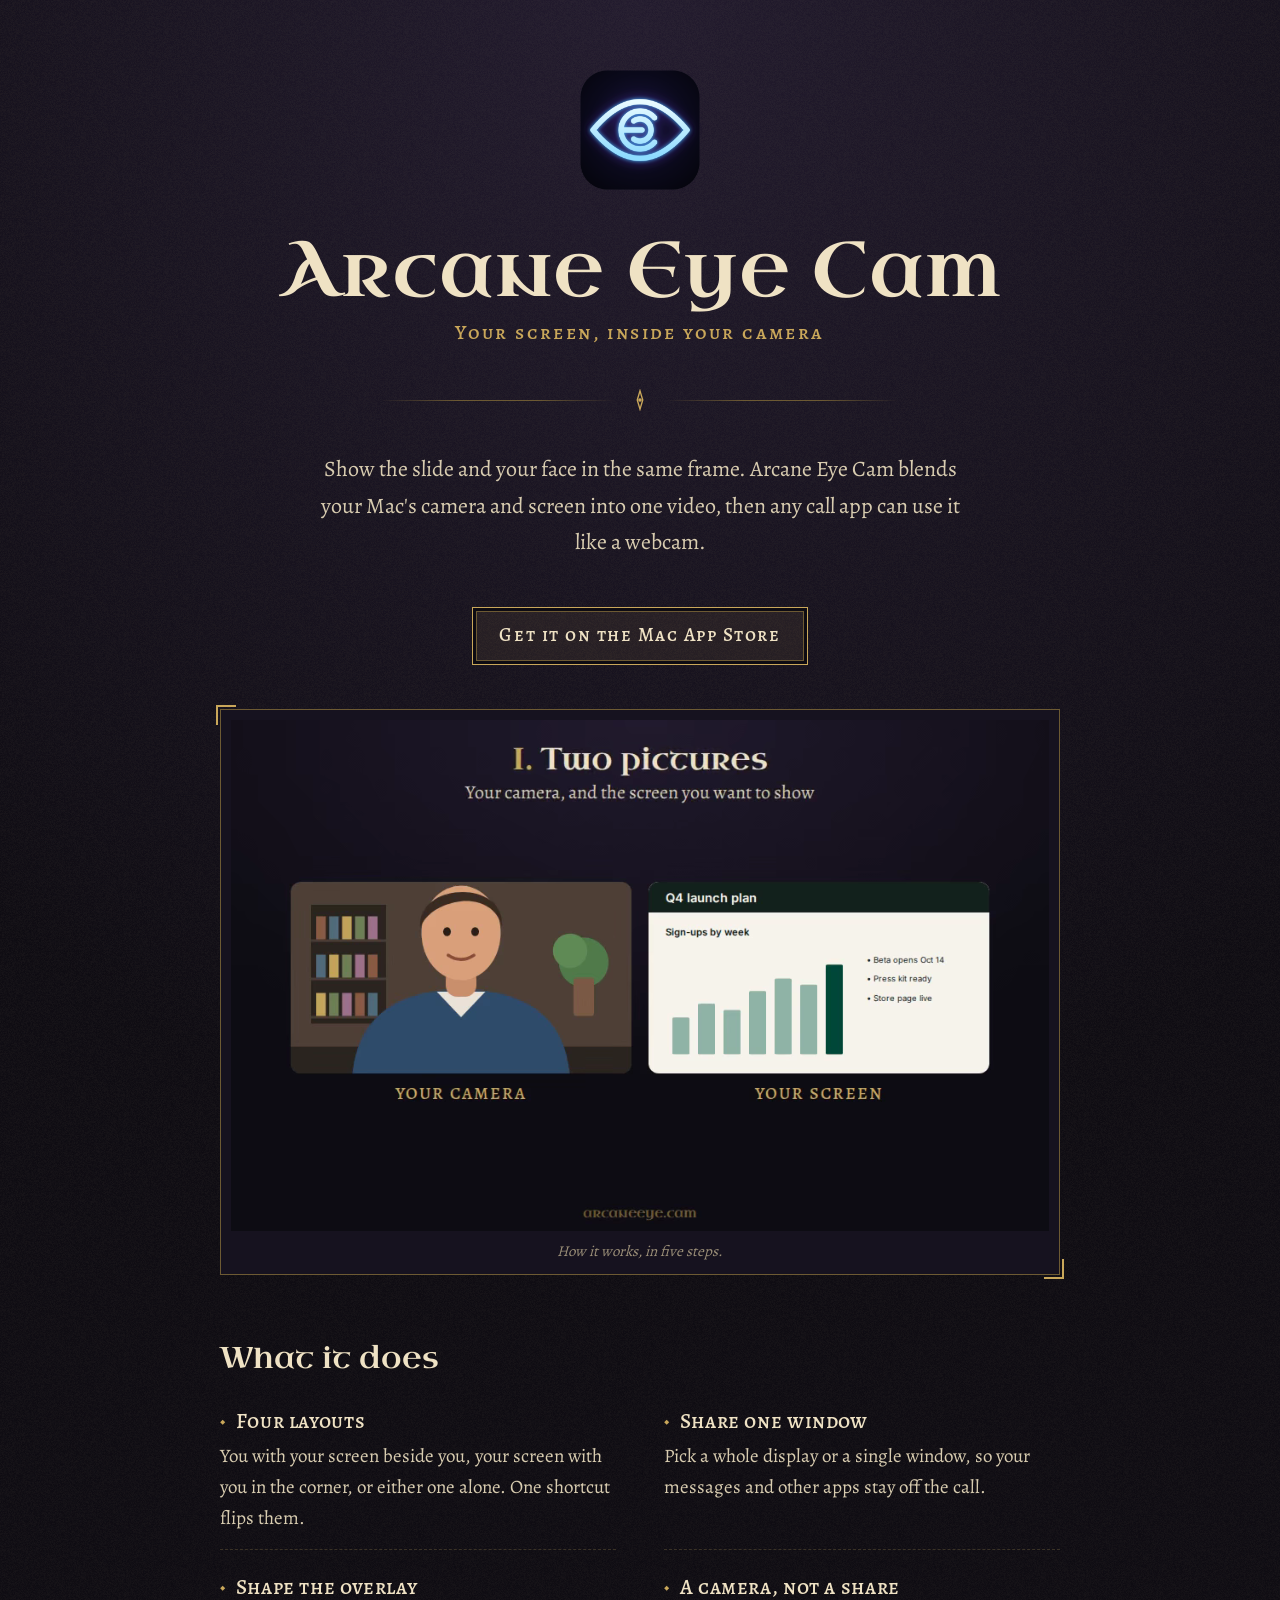
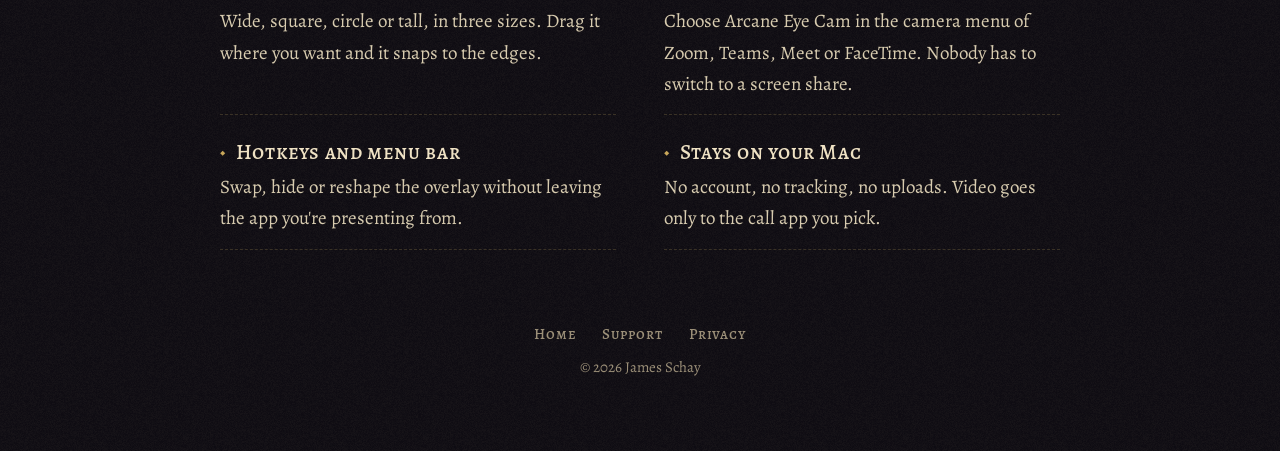
==== index.html @ b03ad1a1 "Lighter page: noise texture as an image, WOFF2 fonts, drop unused fonts The background grain was a l" ====
<!doctype html><html lang="en"><head><meta charset="utf-8"><meta name="viewport" content="width=device-width,initial-scale=1"><link rel="stylesheet" href="style.css?v=5"><link rel="icon" href="icon.png"><title>Arcane Eye Cam</title><meta name="description" content="Put your screen inside your camera. A Mac app that combines your camera and your screen share into one video for any call app."></head><body><main>
<header class="mast"><img src="icon.png" alt="Arcane Eye Cam icon"><div class="word">Arcane Eye Cam</div><div class="tag">Your screen, inside your camera</div></header>
<div class="rule" aria-hidden="true"><svg viewBox="0 0 24 24"><path d="M12 2 L15 12 L12 22 L9 12 Z" fill="none" stroke="currentColor" stroke-width="1.5"/><circle cx="12" cy="12" r="2" fill="currentColor"/></svg></div>
<p class="lede">Show the slide and your face in the same frame. Arcane Eye Cam blends your Mac's camera and screen into one video, then any call app can use it like a webcam.</p>
<p style="text-align:center"><a class="cta" href="#">Get it on the Mac App Store</a></p>
<figure class="plate"><video autoplay loop muted playsinline width="960" height="600" poster="screen-in-camera-poster.jpg" aria-label="How Arcane Eye Cam works: your camera and screen become one video, you can move and reshape the overlay or flip them, and the result shows up as a camera in your call app."><source src="screen-in-camera.webm" type="video/webm"><source src="screen-in-camera.mp4" type="video/mp4"><img src="screen-in-camera.gif" alt="How Arcane Eye Cam works, step by step." width="960" height="600"></video><figcaption>How it works, in five steps.</figcaption></figure>
<h2>What it does</h2>
<div class="tome">
<div><h3>Four layouts</h3><p>You with your screen beside you, your screen with you in the corner, or either one alone. One shortcut flips them.</p></div>
<div><h3>Share one window</h3><p>Pick a whole display or a single window, so your messages and other apps stay off the call.</p></div>
<div><h3>Shape the overlay</h3><p>Wide, square, circle or tall, in three sizes. Drag it where you want and it snaps to the edges.</p></div>
<div><h3>A camera, not a share</h3><p>Choose Arcane Eye Cam in the camera menu of Zoom, Teams, Meet or FaceTime. Nobody has to switch to a screen share.</p></div>
<div><h3>Hotkeys and menu bar</h3><p>Swap, hide or reshape the overlay without leaving the app you're presenting from.</p></div>
<div><h3>Stays on your Mac</h3><p>No account, no tracking, no uploads. Video goes only to the call app you pick.</p></div>
</div>
<footer><nav><a href="./">Home</a><a href="support.html">Support</a><a href="privacy.html">Privacy</a></nav>© 2026 James Schay</footer></main></body></html>
---- style.css ----
@font-face{font-family:"Uncial Antiqua";src:url(fonts/UncialAntiqua-400.woff2) format("woff2");font-display:swap}
@font-face{font-family:Alegreya;font-weight:400;src:url(fonts/Alegreya-400.woff2) format("woff2");font-display:swap}
@font-face{font-family:Alegreya;font-weight:700;src:url(fonts/Alegreya-700.woff2) format("woff2");font-display:swap}
@font-face{font-family:"Alegreya SC";font-weight:500;src:url(fonts/AlegreyaSC-500.woff2) format("woff2");font-display:swap}

:root{
  --display:"Uncial Antiqua",Georgia,serif;   /* the wordmark lettering; swap here */
  --ink:#0d0b12;--ink2:#16121f;--vellum:#efe2c4;--text:#d8ccb0;--faded:#9b8f78;
  --gold:#c9a75a;--gold-dim:#6d5a33;--frost:#8fdcff;
}
*{box-sizing:border-box}
html{background:var(--ink)}
body{margin:0;color:var(--text);font:19px/1.65 Alegreya,Georgia,serif;
  background:
    url(noise.png),
    radial-gradient(120% 80% at 50% 0,#211a2e 0,var(--ink) 70%);}
main{max-width:880px;margin:0 auto;padding:56px 20px 72px}
a{color:var(--frost);text-decoration-color:rgba(143,220,255,.4);text-underline-offset:3px}
a:hover{text-decoration-color:var(--frost)}

/* masthead */
.mast{text-align:center}
.mast img{width:148px;height:148px}
.mast .word{font-family:var(--display);font-weight:400;font-size:clamp(44px,8vw,78px);line-height:1;color:var(--vellum);margin:18px 0 6px;letter-spacing:.01em}
.mast .tag{font-family:"Alegreya SC",serif;font-size:20px;letter-spacing:.12em;color:var(--gold)}
.small-mast{display:flex;align-items:center;gap:14px;text-decoration:none;color:var(--vellum)}
.small-mast img{width:48px;height:48px}
.small-mast span{font-family:var(--display);font-size:28px}

/* ornamental rule */
.rule{display:flex;align-items:center;gap:14px;margin:40px auto;max-width:520px;color:var(--gold)}
.rule::before,.rule::after{content:"";flex:1;height:1px;background:linear-gradient(90deg,transparent,var(--gold-dim),var(--gold-dim),transparent)}
.rule svg{width:22px;height:22px}

h1,h2{font-family:var(--display);font-weight:400;color:var(--vellum);line-height:1.15}
h1{font-size:46px;margin:.4em 0 .2em}
h2{font-size:30px;margin:2.2em 0 .5em}
.lede{font-size:22px;color:var(--text);max-width:640px;margin:0 auto;text-align:center}

/* call to action */
.cta{display:inline-block;margin-top:28px;padding:12px 26px;border:1px solid var(--gold);color:var(--vellum);
  font-family:"Alegreya SC",serif;letter-spacing:.08em;text-decoration:none;background:rgba(201,167,90,.08);
  box-shadow:inset 0 0 0 3px var(--ink),inset 0 0 0 4px var(--gold-dim)}
.cta:hover{background:rgba(201,167,90,.16)}

/* screenshot plate */
.plate{margin:44px 0 0;padding:10px;border:1px solid var(--gold-dim);background:var(--ink2);position:relative}
.plate img,.plate video{display:block;width:100%;height:auto}
.plate::before,.plate::after{content:"";position:absolute;width:18px;height:18px;border:2px solid var(--gold)}
.plate::before{top:-5px;left:-5px;border-right:0;border-bottom:0}
.plate::after{bottom:-5px;right:-5px;border-left:0;border-top:0}
.plate figcaption{font-size:15px;color:var(--faded);text-align:center;padding-top:8px;font-style:italic}

/* feature list, written like entries in a spellbook */
.tome{display:grid;grid-template-columns:1fr 1fr;gap:6px 48px;margin-top:8px}
.tome div{padding:14px 0;border-bottom:1px dashed #3a3226}
.tome h3{margin:0 0 2px;font-family:"Alegreya SC",serif;font-weight:500;font-size:21px;color:var(--vellum);letter-spacing:.03em}
.tome h3::before{content:"◆";color:var(--gold);font-size:12px;margin-right:10px;vertical-align:3px}
.tome p{margin:0;color:var(--text)}
@media (max-width:640px){.tome{grid-template-columns:1fr}}

ol,ul{padding-left:1.3em}li{margin:.3em 0}
kbd{font:15px/1 Alegreya,serif;border:1px solid var(--gold-dim);border-bottom-width:2px;border-radius:4px;padding:2px 7px;color:var(--vellum);background:var(--ink2)}
table{border-collapse:collapse;width:100%}td{padding:8px 6px;border-bottom:1px dashed #3a3226}
dt{font-weight:700;color:var(--vellum);margin-top:1em}dd{margin:0}

/* contact form */
form{display:grid;gap:16px;margin-top:12px;padding:24px;border:1px solid var(--gold-dim);background:rgba(22,18,31,.7)}
label{display:grid;gap:6px;font-family:"Alegreya SC",serif;font-size:16px;letter-spacing:.05em;color:var(--gold)}
input,textarea{font:18px Alegreya,serif;color:var(--vellum);background:var(--ink);border:1px solid #3a3226;border-radius:2px;padding:10px 12px;width:100%}
input:focus,textarea:focus{outline:1px solid var(--frost);border-color:var(--frost)}
form .cta{margin-top:4px;justify-self:start;cursor:pointer;font-size:17px}
.note{font-size:15px;color:var(--faded);margin:0}

footer{margin-top:72px;text-align:center;font-size:15px;color:var(--faded)}
footer nav{display:flex;gap:26px;justify-content:center;font-family:"Alegreya SC",serif;letter-spacing:.06em;margin-bottom:8px}
footer a{color:var(--faded);text-decoration:none}footer a:hover{color:var(--vellum)}
.top{display:flex;justify-content:space-between;align-items:center;margin-bottom:24px}
.top nav{display:flex;gap:22px;font-family:"Alegreya SC",serif;letter-spacing:.06em}
.top nav a{color:var(--faded);text-decoration:none}.top nav a:hover{color:var(--vellum)}
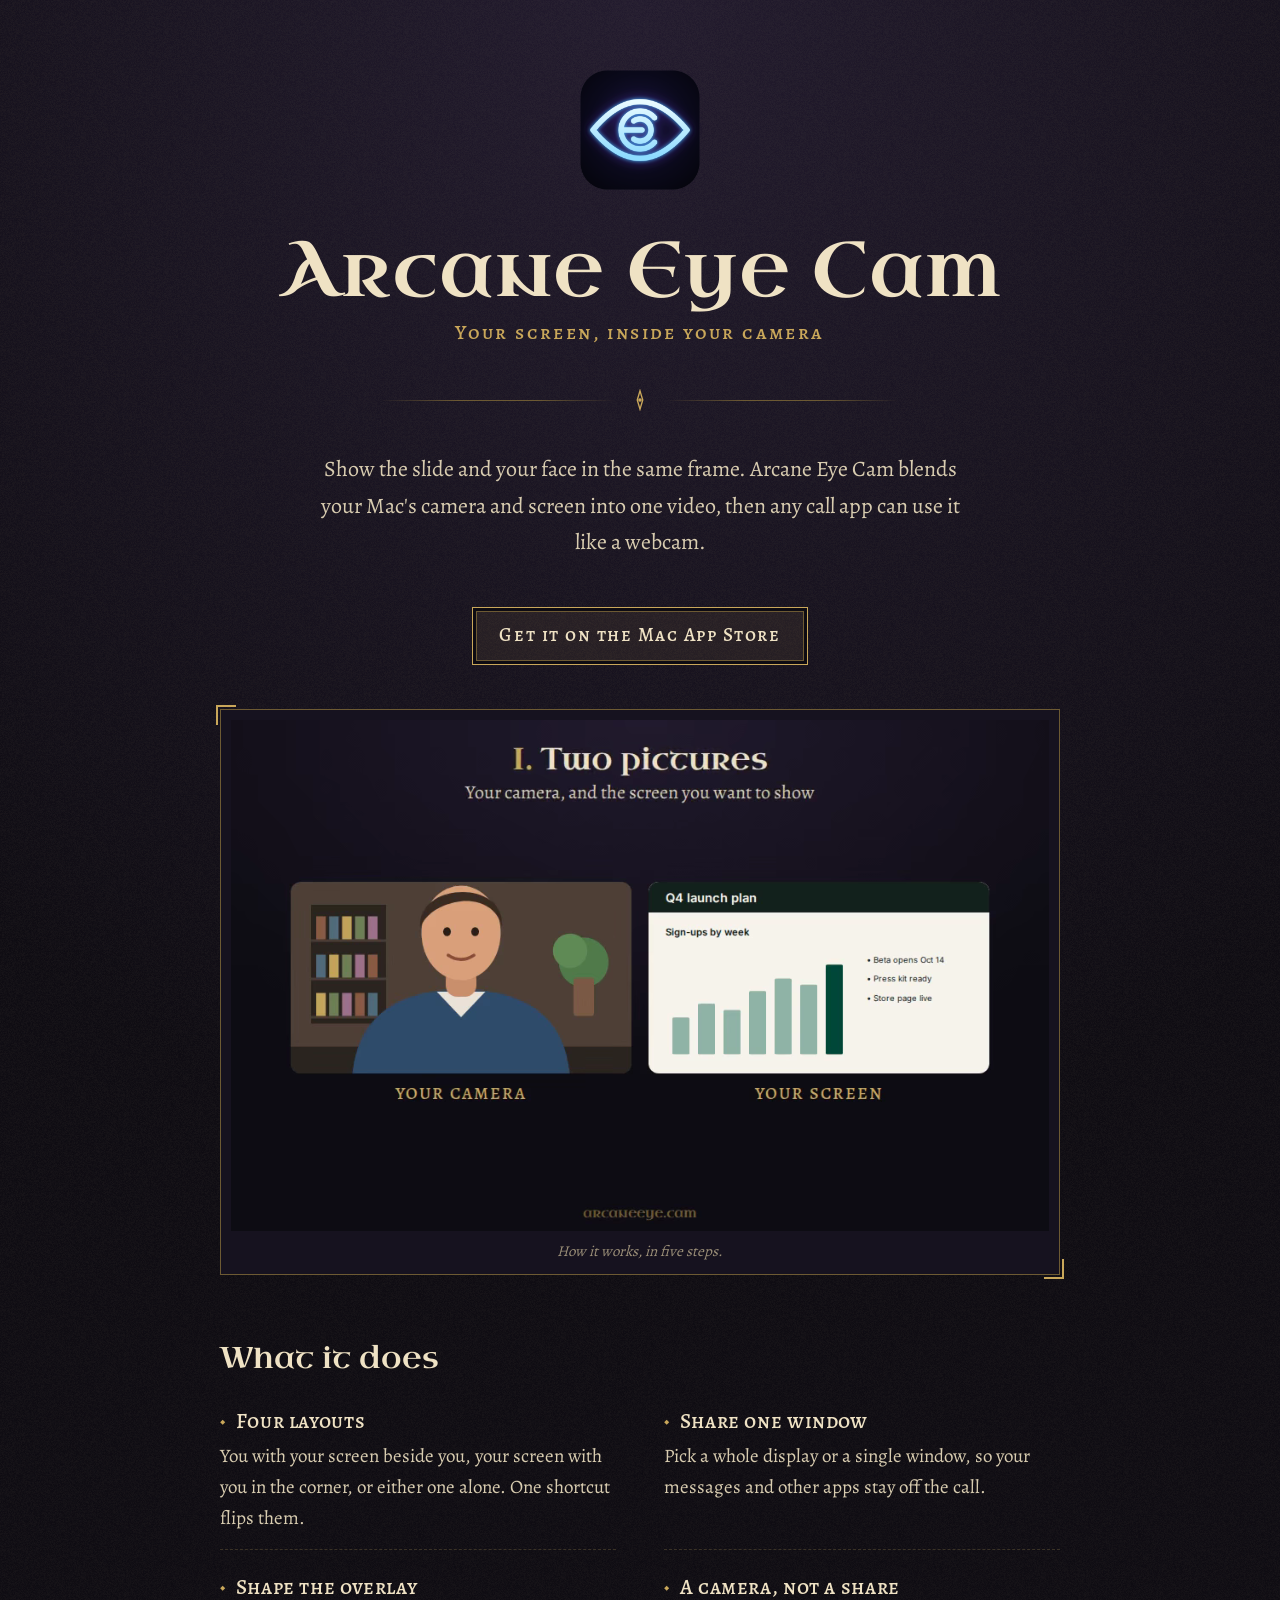
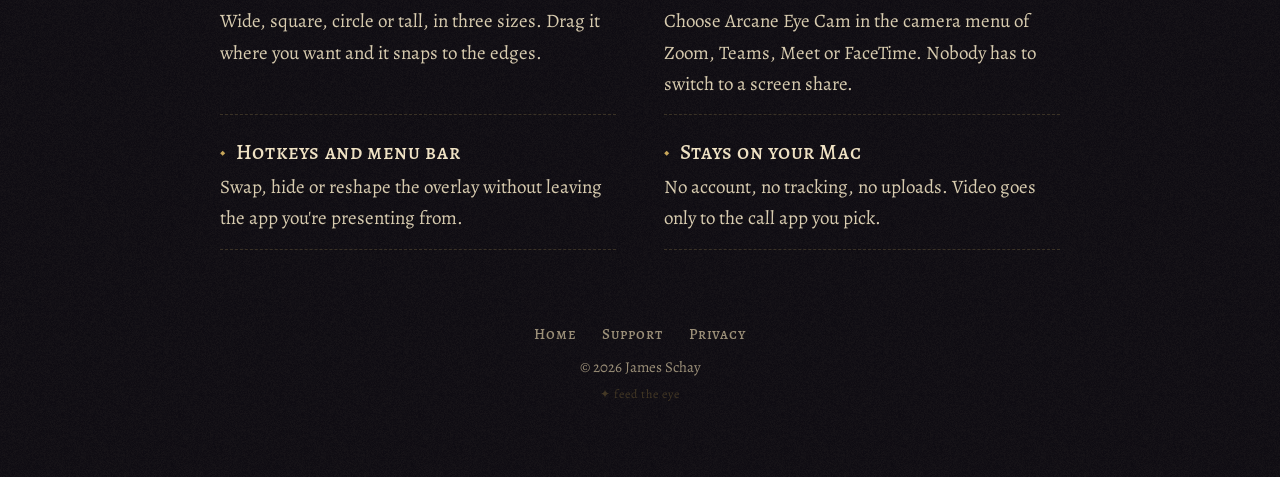
==== commit 309c36b5: "Add a quiet Ko-fi tip link to the footer Co-Authored-By: Claude Opus 5.5 (1M context) <noreply@anthr" ====
--- a/index.html
+++ b/index.html
@@ -1,4 +1,4 @@
-<!doctype html><html lang="en"><head><meta charset="utf-8"><meta name="viewport" content="width=device-width,initial-scale=1"><link rel="stylesheet" href="style.css?v=5"><link rel="icon" href="icon.png"><title>Arcane Eye Cam</title><meta name="description" content="Put your screen inside your camera. A Mac app that combines your camera and your screen share into one video for any call app."></head><body><main>
+<!doctype html><html lang="en"><head><meta charset="utf-8"><meta name="viewport" content="width=device-width,initial-scale=1"><link rel="stylesheet" href="style.css?v=6"><link rel="icon" href="icon.png"><title>Arcane Eye Cam</title><meta name="description" content="Put your screen inside your camera. A Mac app that combines your camera and your screen share into one video for any call app."></head><body><main>
 <header class="mast"><img src="icon.png" alt="Arcane Eye Cam icon"><div class="word">Arcane Eye Cam</div><div class="tag">Your screen, inside your camera</div></header>
 <div class="rule" aria-hidden="true"><svg viewBox="0 0 24 24"><path d="M12 2 L15 12 L12 22 L9 12 Z" fill="none" stroke="currentColor" stroke-width="1.5"/><circle cx="12" cy="12" r="2" fill="currentColor"/></svg></div>
 <p class="lede">Show the slide and your face in the same frame. Arcane Eye Cam blends your Mac's camera and screen into one video, then any call app can use it like a webcam.</p>
@@ -13,4 +13,4 @@
 <div><h3>Hotkeys and menu bar</h3><p>Swap, hide or reshape the overlay without leaving the app you're presenting from.</p></div>
 <div><h3>Stays on your Mac</h3><p>No account, no tracking, no uploads. Video goes only to the call app you pick.</p></div>
 </div>
-<footer><nav><a href="./">Home</a><a href="support.html">Support</a><a href="privacy.html">Privacy</a></nav>© 2026 James Schay</footer></main></body></html>
+<footer><nav><a href="./">Home</a><a href="support.html">Support</a><a href="privacy.html">Privacy</a></nav>© 2026 James Schay<a class="tip" href="https://ko-fi.com/tuschay" rel="noopener" title="Leave a tip">✦ feed the eye</a></footer></main></body></html>
--- a/style.css
+++ b/style.css
@@ -78,3 +78,6 @@
 .top{display:flex;justify-content:space-between;align-items:center;margin-bottom:24px}
 .top nav{display:flex;gap:22px;font-family:"Alegreya SC",serif;letter-spacing:.06em}
 .top nav a{color:var(--faded);text-decoration:none}.top nav a:hover{color:var(--vellum)}
+/* the quiet tip link (Ko-fi), a faint glyph after the copyright */
+footer a.tip{display:block;margin-top:6px;font-size:12px;letter-spacing:.08em;color:var(--gold-dim);opacity:.55}
+footer a.tip:hover{opacity:1;color:var(--gold)}
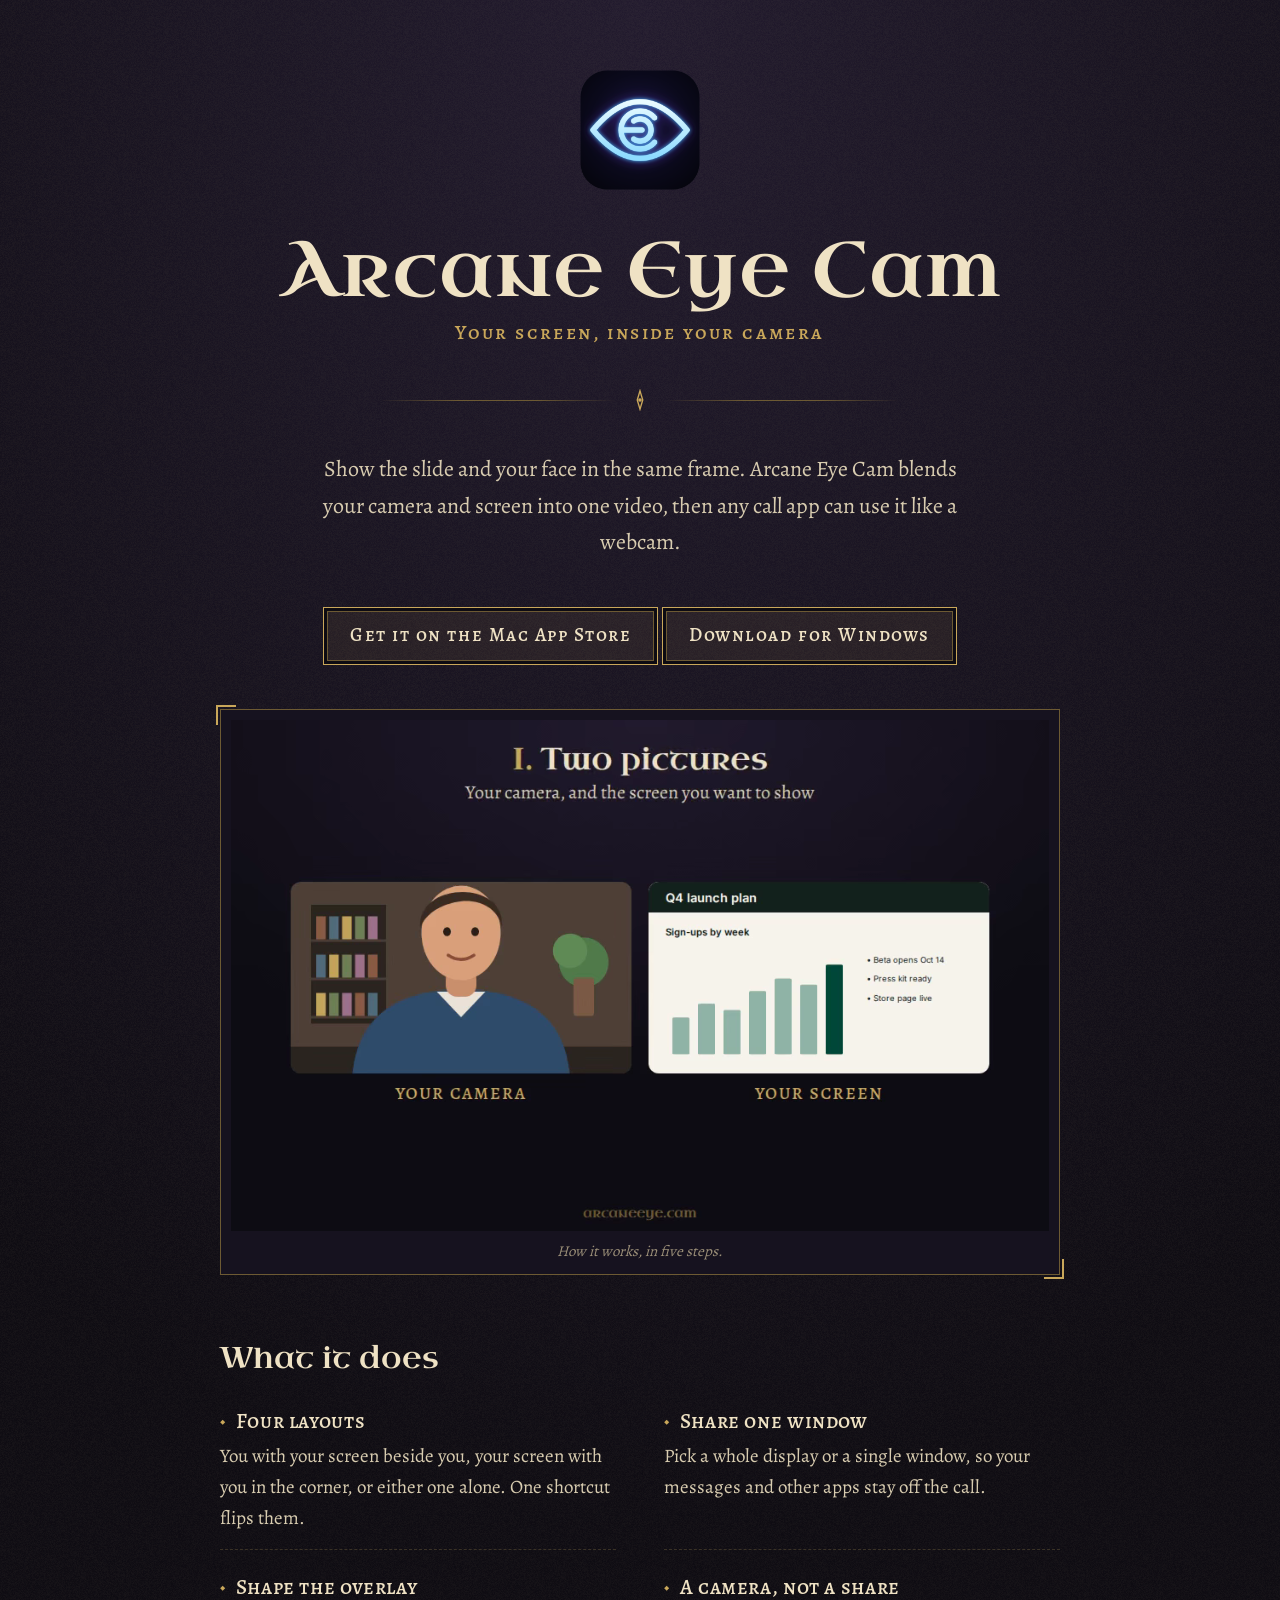
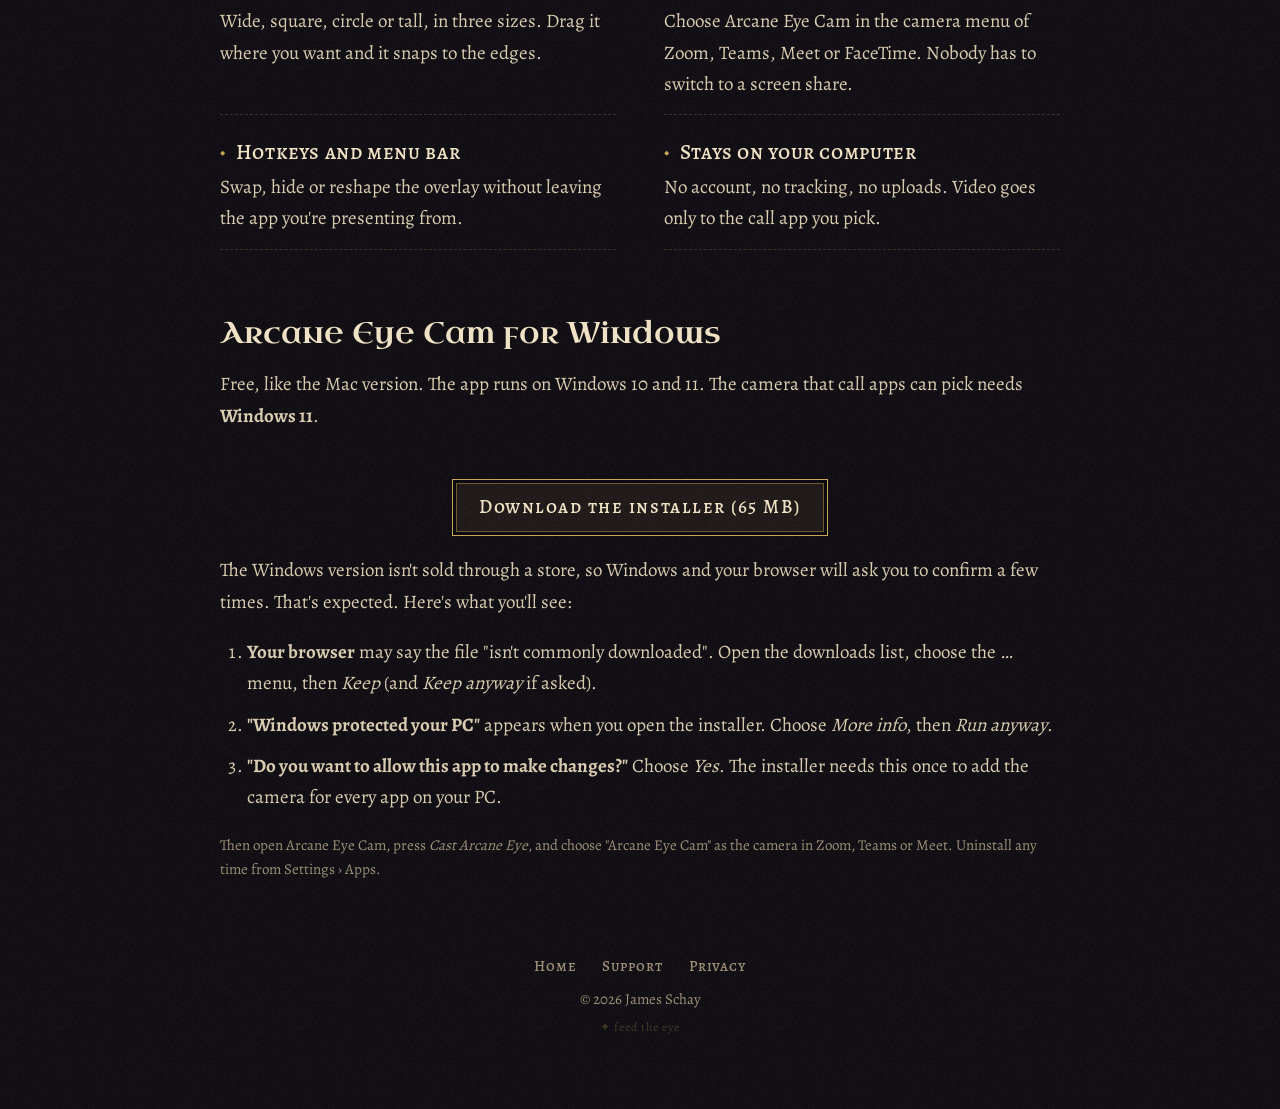
==== commit 15b31cbd: "Add the Windows download with notes on the install prompts Co-Authored-By: Claude Opus 5.5 (1M conte" ====
--- a/index.html
+++ b/index.html
@@ -1,8 +1,8 @@
-<!doctype html><html lang="en"><head><meta charset="utf-8"><meta name="viewport" content="width=device-width,initial-scale=1"><link rel="stylesheet" href="style.css?v=6"><link rel="icon" href="icon.png"><title>Arcane Eye Cam</title><meta name="description" content="Put your screen inside your camera. A Mac app that combines your camera and your screen share into one video for any call app."></head><body><main>
+<!doctype html><html lang="en"><head><meta charset="utf-8"><meta name="viewport" content="width=device-width,initial-scale=1"><link rel="stylesheet" href="style.css?v=7"><link rel="icon" href="icon.png"><title>Arcane Eye Cam</title><meta name="description" content="Put your screen inside your camera. A Mac and Windows app that combines your camera and your screen share into one video for any call app."></head><body><main>
 <header class="mast"><img src="icon.png" alt="Arcane Eye Cam icon"><div class="word">Arcane Eye Cam</div><div class="tag">Your screen, inside your camera</div></header>
 <div class="rule" aria-hidden="true"><svg viewBox="0 0 24 24"><path d="M12 2 L15 12 L12 22 L9 12 Z" fill="none" stroke="currentColor" stroke-width="1.5"/><circle cx="12" cy="12" r="2" fill="currentColor"/></svg></div>
-<p class="lede">Show the slide and your face in the same frame. Arcane Eye Cam blends your Mac's camera and screen into one video, then any call app can use it like a webcam.</p>
-<p style="text-align:center"><a class="cta" href="#">Get it on the Mac App Store</a></p>
+<p class="lede">Show the slide and your face in the same frame. Arcane Eye Cam blends your camera and screen into one video, then any call app can use it like a webcam.</p>
+<p style="text-align:center"><a class="cta" href="#">Get it on the Mac App Store</a> <a class="cta" href="#windows">Download for Windows</a></p>
 <figure class="plate"><video autoplay loop muted playsinline width="960" height="600" poster="screen-in-camera-poster.jpg" aria-label="How Arcane Eye Cam works: your camera and screen become one video, you can move and reshape the overlay or flip them, and the result shows up as a camera in your call app."><source src="screen-in-camera.webm" type="video/webm"><source src="screen-in-camera.mp4" type="video/mp4"><img src="screen-in-camera.gif" alt="How Arcane Eye Cam works, step by step." width="960" height="600"></video><figcaption>How it works, in five steps.</figcaption></figure>
 <h2>What it does</h2>
 <div class="tome">
@@ -11,6 +11,6 @@
 <div><h3>Shape the overlay</h3><p>Wide, square, circle or tall, in three sizes. Drag it where you want and it snaps to the edges.</p></div>
 <div><h3>A camera, not a share</h3><p>Choose Arcane Eye Cam in the camera menu of Zoom, Teams, Meet or FaceTime. Nobody has to switch to a screen share.</p></div>
 <div><h3>Hotkeys and menu bar</h3><p>Swap, hide or reshape the overlay without leaving the app you're presenting from.</p></div>
-<div><h3>Stays on your Mac</h3><p>No account, no tracking, no uploads. Video goes only to the call app you pick.</p></div>
+<div><h3>Stays on your computer</h3><p>No account, no tracking, no uploads. Video goes only to the call app you pick.</p></div>
 </div>
-<footer><nav><a href="./">Home</a><a href="support.html">Support</a><a href="privacy.html">Privacy</a></nav>© 2026 James Schay<a class="tip" href="https://ko-fi.com/tuschay" rel="noopener" title="Leave a tip">✦ feed the eye</a></footer></main></body></html>
+<section id="windows" class="windows"><h2>Arcane Eye Cam for Windows</h2><p>Free, like the Mac version. The app runs on Windows 10 and 11. The camera that call apps can pick needs <strong>Windows 11</strong>.</p><p style="text-align:center"><a class="cta" href="downloads/ArcaneEyeCam-Setup-1.0.0.exe" download>Download the installer (65&nbsp;MB)</a></p><p>The Windows version isn't sold through a store, so Windows and your browser will ask you to confirm a few times. That's expected. Here's what you'll see:</p><ol class="steps"><li><strong>Your browser</strong> may say the file "isn't commonly downloaded". Open the downloads list, choose the <em>…</em> menu, then <em>Keep</em> (and <em>Keep anyway</em> if asked).</li><li><strong>"Windows protected your PC"</strong> appears when you open the installer. Choose <em>More info</em>, then <em>Run anyway</em>.</li><li><strong>"Do you want to allow this app to make changes?"</strong> Choose <em>Yes</em>. The installer needs this once to add the camera for every app on your PC.</li></ol><p class="note">Then open Arcane Eye Cam, press <em>Cast Arcane Eye</em>, and choose "Arcane Eye Cam" as the camera in Zoom, Teams or Meet. Uninstall any time from Settings › Apps.</p></section><footer><nav><a href="./">Home</a><a href="support.html">Support</a><a href="privacy.html">Privacy</a></nav>© 2026 James Schay<a class="tip" href="https://ko-fi.com/tuschay" rel="noopener" title="Leave a tip">✦ feed the eye</a></footer></main></body></html>
--- a/style.css
+++ b/style.css
@@ -81,3 +81,4 @@
 /* the quiet tip link (Ko-fi), a faint glyph after the copyright */
 footer a.tip{display:block;margin-top:6px;font-size:12px;letter-spacing:.08em;color:var(--gold-dim);opacity:.55}
 footer a.tip:hover{opacity:1;color:var(--gold)}
+.windows{margin-top:56px}.steps{padding-left:1.4em}.steps li{margin:0 0 10px}
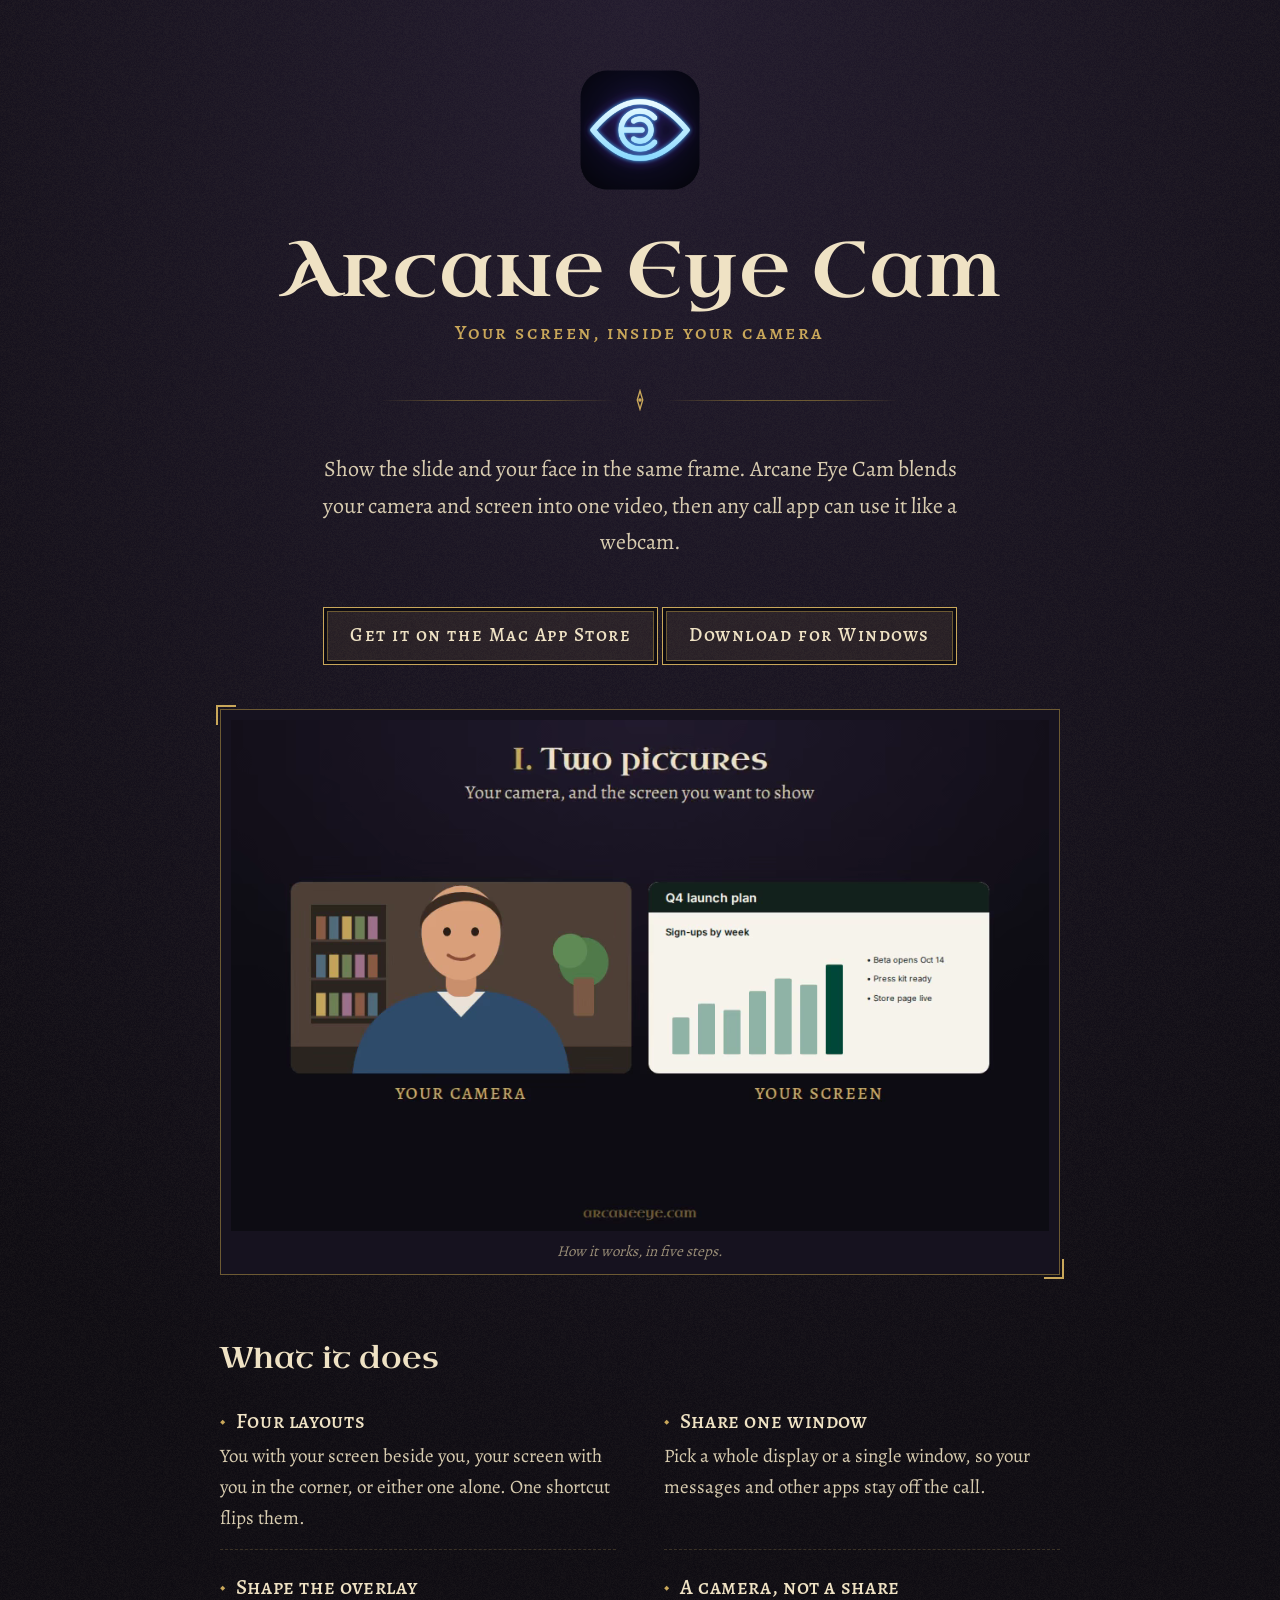
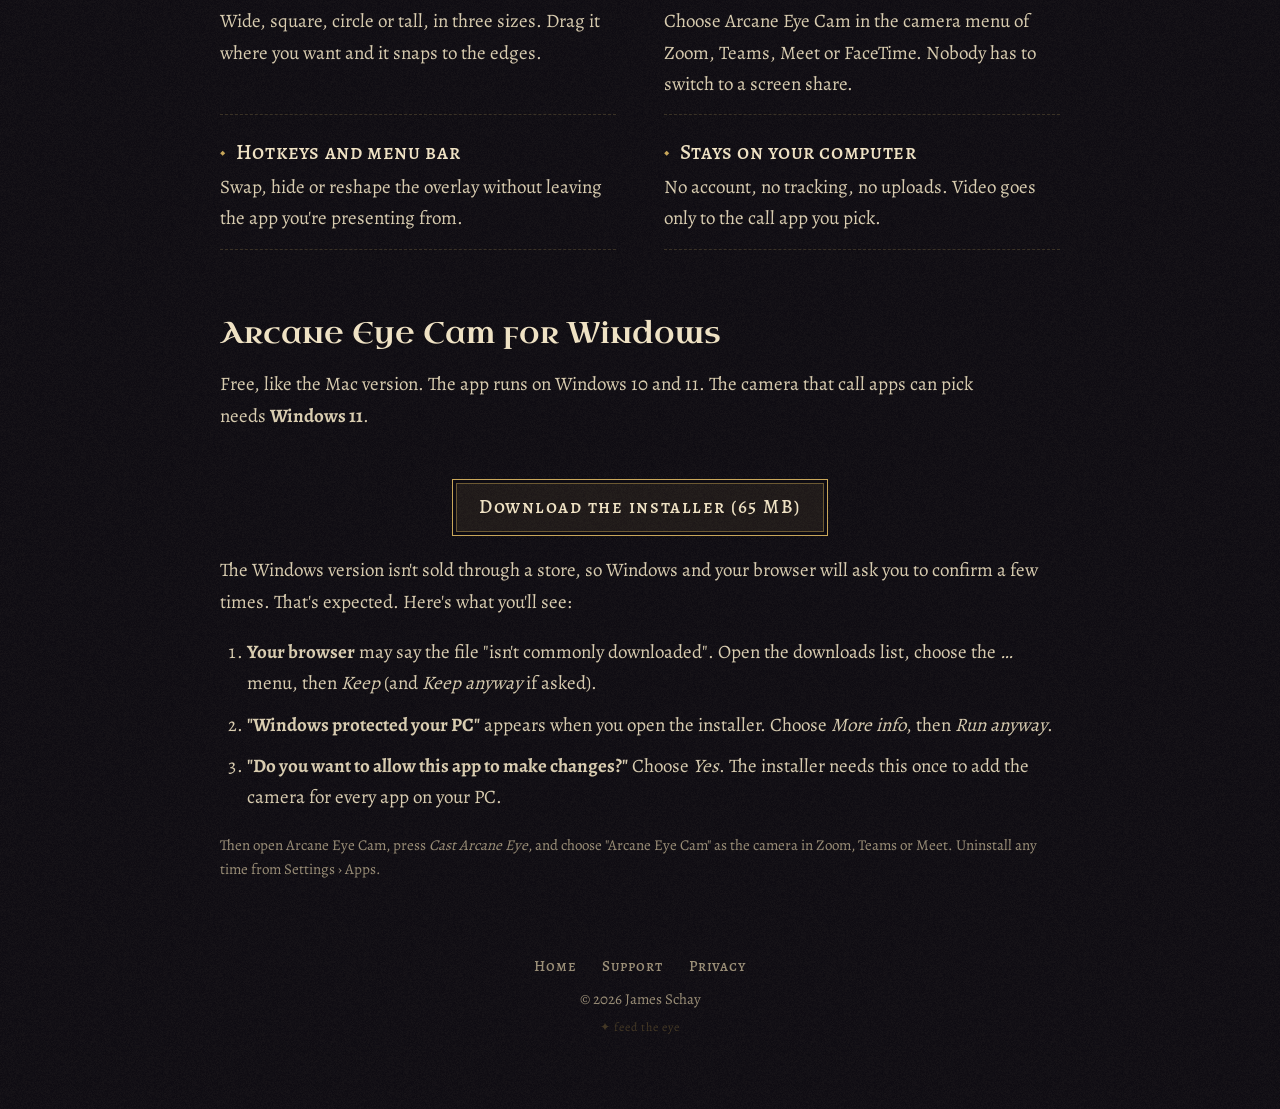
==== commit 65c5e6db: "Keep "needs Windows 11" on one line Co-Authored-By: Claude Opus 5.5 (1M context) <noreply@anthropic." ====
--- a/index.html
+++ b/index.html
@@ -1,4 +1,4 @@
-<!doctype html><html lang="en"><head><meta charset="utf-8"><meta name="viewport" content="width=device-width,initial-scale=1"><link rel="stylesheet" href="style.css?v=7"><link rel="icon" href="icon.png"><title>Arcane Eye Cam</title><meta name="description" content="Put your screen inside your camera. A Mac and Windows app that combines your camera and your screen share into one video for any call app."></head><body><main>
+<!doctype html><html lang="en"><head><meta charset="utf-8"><meta name="viewport" content="width=device-width,initial-scale=1"><link rel="stylesheet" href="style.css?v=8"><link rel="icon" href="icon.png"><title>Arcane Eye Cam</title><meta name="description" content="Put your screen inside your camera. A Mac and Windows app that combines your camera and your screen share into one video for any call app."></head><body><main>
 <header class="mast"><img src="icon.png" alt="Arcane Eye Cam icon"><div class="word">Arcane Eye Cam</div><div class="tag">Your screen, inside your camera</div></header>
 <div class="rule" aria-hidden="true"><svg viewBox="0 0 24 24"><path d="M12 2 L15 12 L12 22 L9 12 Z" fill="none" stroke="currentColor" stroke-width="1.5"/><circle cx="12" cy="12" r="2" fill="currentColor"/></svg></div>
 <p class="lede">Show the slide and your face in the same frame. Arcane Eye Cam blends your camera and screen into one video, then any call app can use it like a webcam.</p>
@@ -13,4 +13,4 @@
 <div><h3>Hotkeys and menu bar</h3><p>Swap, hide or reshape the overlay without leaving the app you're presenting from.</p></div>
 <div><h3>Stays on your computer</h3><p>No account, no tracking, no uploads. Video goes only to the call app you pick.</p></div>
 </div>
-<section id="windows" class="windows"><h2>Arcane Eye Cam for Windows</h2><p>Free, like the Mac version. The app runs on Windows 10 and 11. The camera that call apps can pick needs <strong>Windows 11</strong>.</p><p style="text-align:center"><a class="cta" href="downloads/ArcaneEyeCam-Setup-1.0.0.exe" download>Download the installer (65&nbsp;MB)</a></p><p>The Windows version isn't sold through a store, so Windows and your browser will ask you to confirm a few times. That's expected. Here's what you'll see:</p><ol class="steps"><li><strong>Your browser</strong> may say the file "isn't commonly downloaded". Open the downloads list, choose the <em>…</em> menu, then <em>Keep</em> (and <em>Keep anyway</em> if asked).</li><li><strong>"Windows protected your PC"</strong> appears when you open the installer. Choose <em>More info</em>, then <em>Run anyway</em>.</li><li><strong>"Do you want to allow this app to make changes?"</strong> Choose <em>Yes</em>. The installer needs this once to add the camera for every app on your PC.</li></ol><p class="note">Then open Arcane Eye Cam, press <em>Cast Arcane Eye</em>, and choose "Arcane Eye Cam" as the camera in Zoom, Teams or Meet. Uninstall any time from Settings › Apps.</p></section><footer><nav><a href="./">Home</a><a href="support.html">Support</a><a href="privacy.html">Privacy</a></nav>© 2026 James Schay<a class="tip" href="https://ko-fi.com/tuschay" rel="noopener" title="Leave a tip">✦ feed the eye</a></footer></main></body></html>
+<section id="windows" class="windows"><h2>Arcane Eye Cam for Windows</h2><p>Free, like the Mac version. The app runs on Windows 10 and 11. The camera that call apps can pick <span class="nowrap">needs <strong>Windows&nbsp;11</strong>.</span></p><p style="text-align:center"><a class="cta" href="downloads/ArcaneEyeCam-Setup-1.0.0.exe" download>Download the installer (65&nbsp;MB)</a></p><p>The Windows version isn't sold through a store, so Windows and your browser will ask you to confirm a few times. That's expected. Here's what you'll see:</p><ol class="steps"><li><strong>Your browser</strong> may say the file "isn't commonly downloaded". Open the downloads list, choose the <em>…</em> menu, then <em>Keep</em> (and <em>Keep anyway</em> if asked).</li><li><strong>"Windows protected your PC"</strong> appears when you open the installer. Choose <em>More info</em>, then <em>Run anyway</em>.</li><li><strong>"Do you want to allow this app to make changes?"</strong> Choose <em>Yes</em>. The installer needs this once to add the camera for every app on your PC.</li></ol><p class="note">Then open Arcane Eye Cam, press <em>Cast Arcane Eye</em>, and choose "Arcane Eye Cam" as the camera in Zoom, Teams or Meet. Uninstall any time from Settings › Apps.</p></section><footer><nav><a href="./">Home</a><a href="support.html">Support</a><a href="privacy.html">Privacy</a></nav>© 2026 James Schay<a class="tip" href="https://ko-fi.com/tuschay" rel="noopener" title="Leave a tip">✦ feed the eye</a></footer></main></body></html>
--- a/style.css
+++ b/style.css
@@ -82,3 +82,4 @@
 footer a.tip{display:block;margin-top:6px;font-size:12px;letter-spacing:.08em;color:var(--gold-dim);opacity:.55}
 footer a.tip:hover{opacity:1;color:var(--gold)}
 .windows{margin-top:56px}.steps{padding-left:1.4em}.steps li{margin:0 0 10px}
+.nowrap{white-space:nowrap}
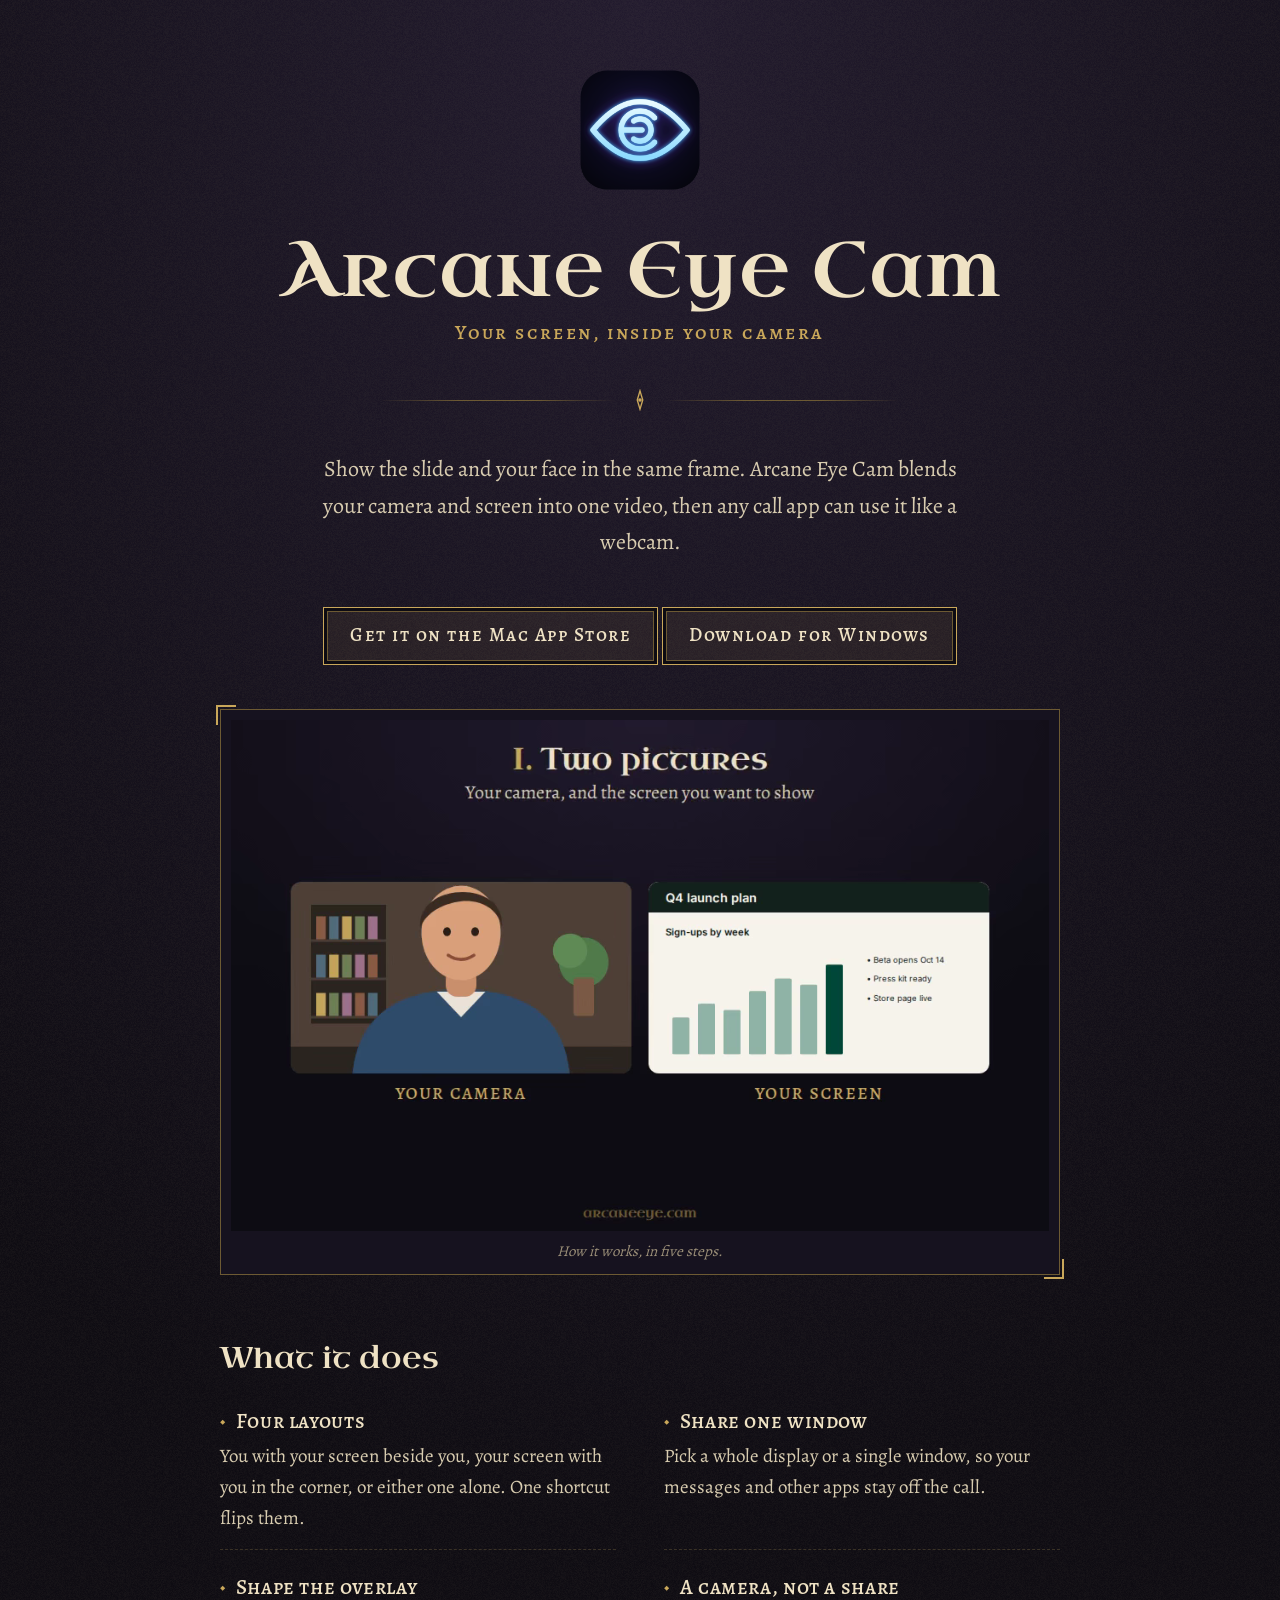
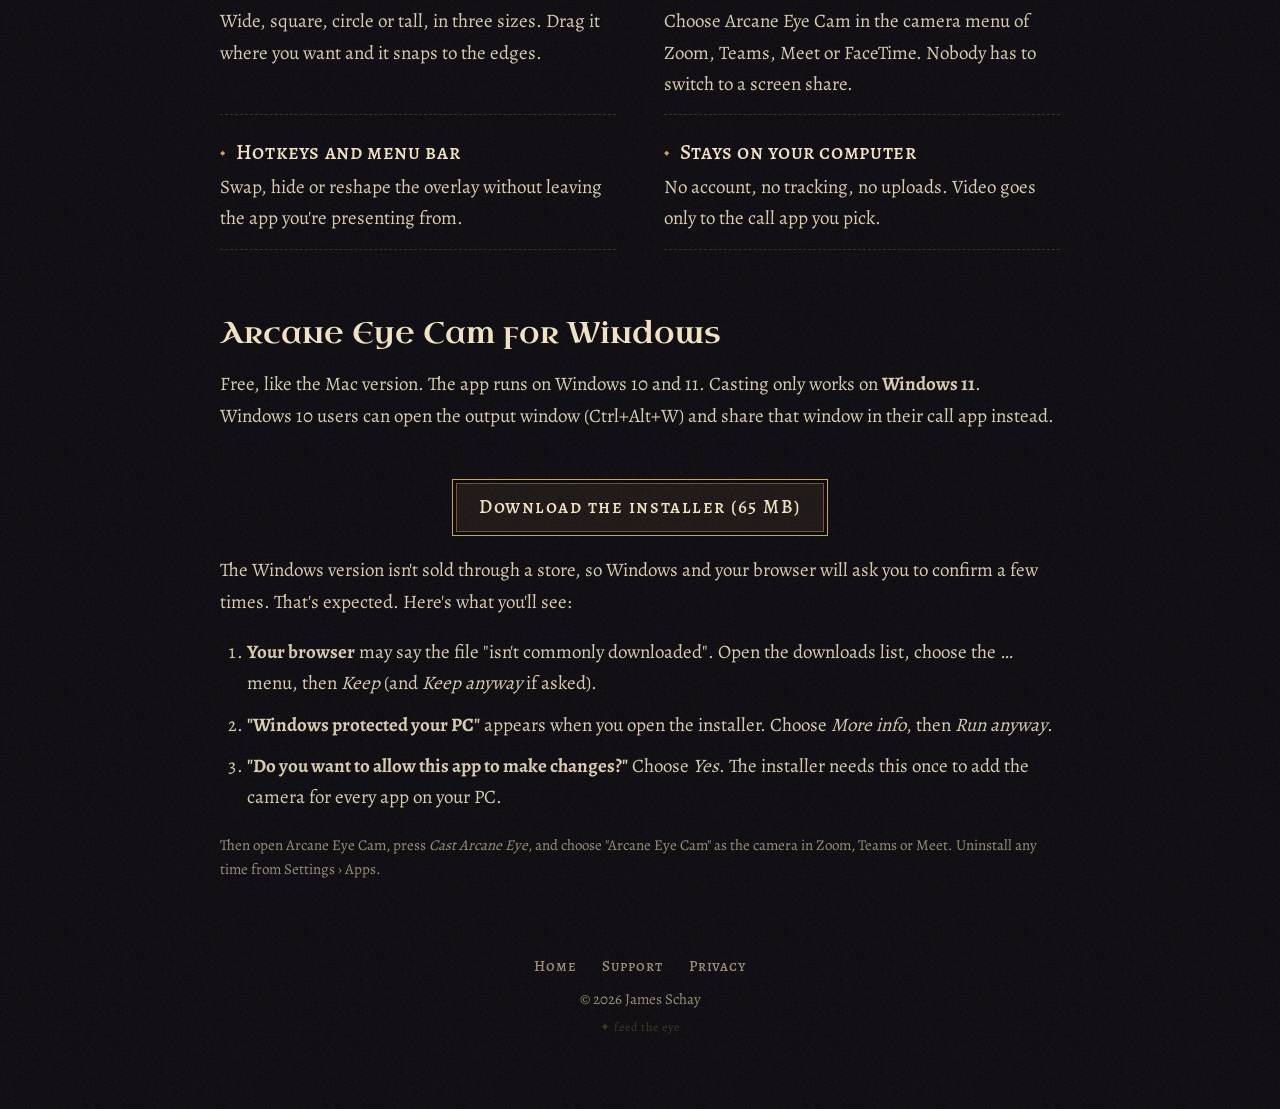
==== commit 3ab88e91: "Say casting needs Windows 11 and what Windows 10 users can do instead Co-Authored-By: Claude Opus 5." ====
--- a/index.html
+++ b/index.html
@@ -13,4 +13,4 @@
 <div><h3>Hotkeys and menu bar</h3><p>Swap, hide or reshape the overlay without leaving the app you're presenting from.</p></div>
 <div><h3>Stays on your computer</h3><p>No account, no tracking, no uploads. Video goes only to the call app you pick.</p></div>
 </div>
-<section id="windows" class="windows"><h2>Arcane Eye Cam for Windows</h2><p>Free, like the Mac version. The app runs on Windows 10 and 11. The camera that call apps can pick <span class="nowrap">needs <strong>Windows&nbsp;11</strong>.</span></p><p style="text-align:center"><a class="cta" href="downloads/ArcaneEyeCam-Setup-1.0.0.exe" download>Download the installer (65&nbsp;MB)</a></p><p>The Windows version isn't sold through a store, so Windows and your browser will ask you to confirm a few times. That's expected. Here's what you'll see:</p><ol class="steps"><li><strong>Your browser</strong> may say the file "isn't commonly downloaded". Open the downloads list, choose the <em>…</em> menu, then <em>Keep</em> (and <em>Keep anyway</em> if asked).</li><li><strong>"Windows protected your PC"</strong> appears when you open the installer. Choose <em>More info</em>, then <em>Run anyway</em>.</li><li><strong>"Do you want to allow this app to make changes?"</strong> Choose <em>Yes</em>. The installer needs this once to add the camera for every app on your PC.</li></ol><p class="note">Then open Arcane Eye Cam, press <em>Cast Arcane Eye</em>, and choose "Arcane Eye Cam" as the camera in Zoom, Teams or Meet. Uninstall any time from Settings › Apps.</p></section><footer><nav><a href="./">Home</a><a href="support.html">Support</a><a href="privacy.html">Privacy</a></nav>© 2026 James Schay<a class="tip" href="https://ko-fi.com/tuschay" rel="noopener" title="Leave a tip">✦ feed the eye</a></footer></main></body></html>
+<section id="windows" class="windows"><h2>Arcane Eye Cam for Windows</h2><p>Free, like the Mac version. The app runs on Windows&nbsp;10 and&nbsp;11. Casting only works on <strong>Windows&nbsp;11</strong>. Windows&nbsp;10 users can open the output window (Ctrl+Alt+W) and share that window in their call&nbsp;app instead.</p><p style="text-align:center"><a class="cta" href="downloads/ArcaneEyeCam-Setup-1.0.0.exe" download>Download the installer (65&nbsp;MB)</a></p><p>The Windows version isn't sold through a store, so Windows and your browser will ask you to confirm a few times. That's expected. Here's what you'll see:</p><ol class="steps"><li><strong>Your browser</strong> may say the file "isn't commonly downloaded". Open the downloads list, choose the <em>…</em> menu, then <em>Keep</em> (and <em>Keep anyway</em> if asked).</li><li><strong>"Windows protected your PC"</strong> appears when you open the installer. Choose <em>More info</em>, then <em>Run anyway</em>.</li><li><strong>"Do you want to allow this app to make changes?"</strong> Choose <em>Yes</em>. The installer needs this once to add the camera for every app on your PC.</li></ol><p class="note">Then open Arcane Eye Cam, press <em>Cast Arcane Eye</em>, and choose "Arcane Eye Cam" as the camera in Zoom, Teams or Meet. Uninstall any time from Settings › Apps.</p></section><footer><nav><a href="./">Home</a><a href="support.html">Support</a><a href="privacy.html">Privacy</a></nav>© 2026 James Schay<a class="tip" href="https://ko-fi.com/tuschay" rel="noopener" title="Leave a tip">✦ feed the eye</a></footer></main></body></html>
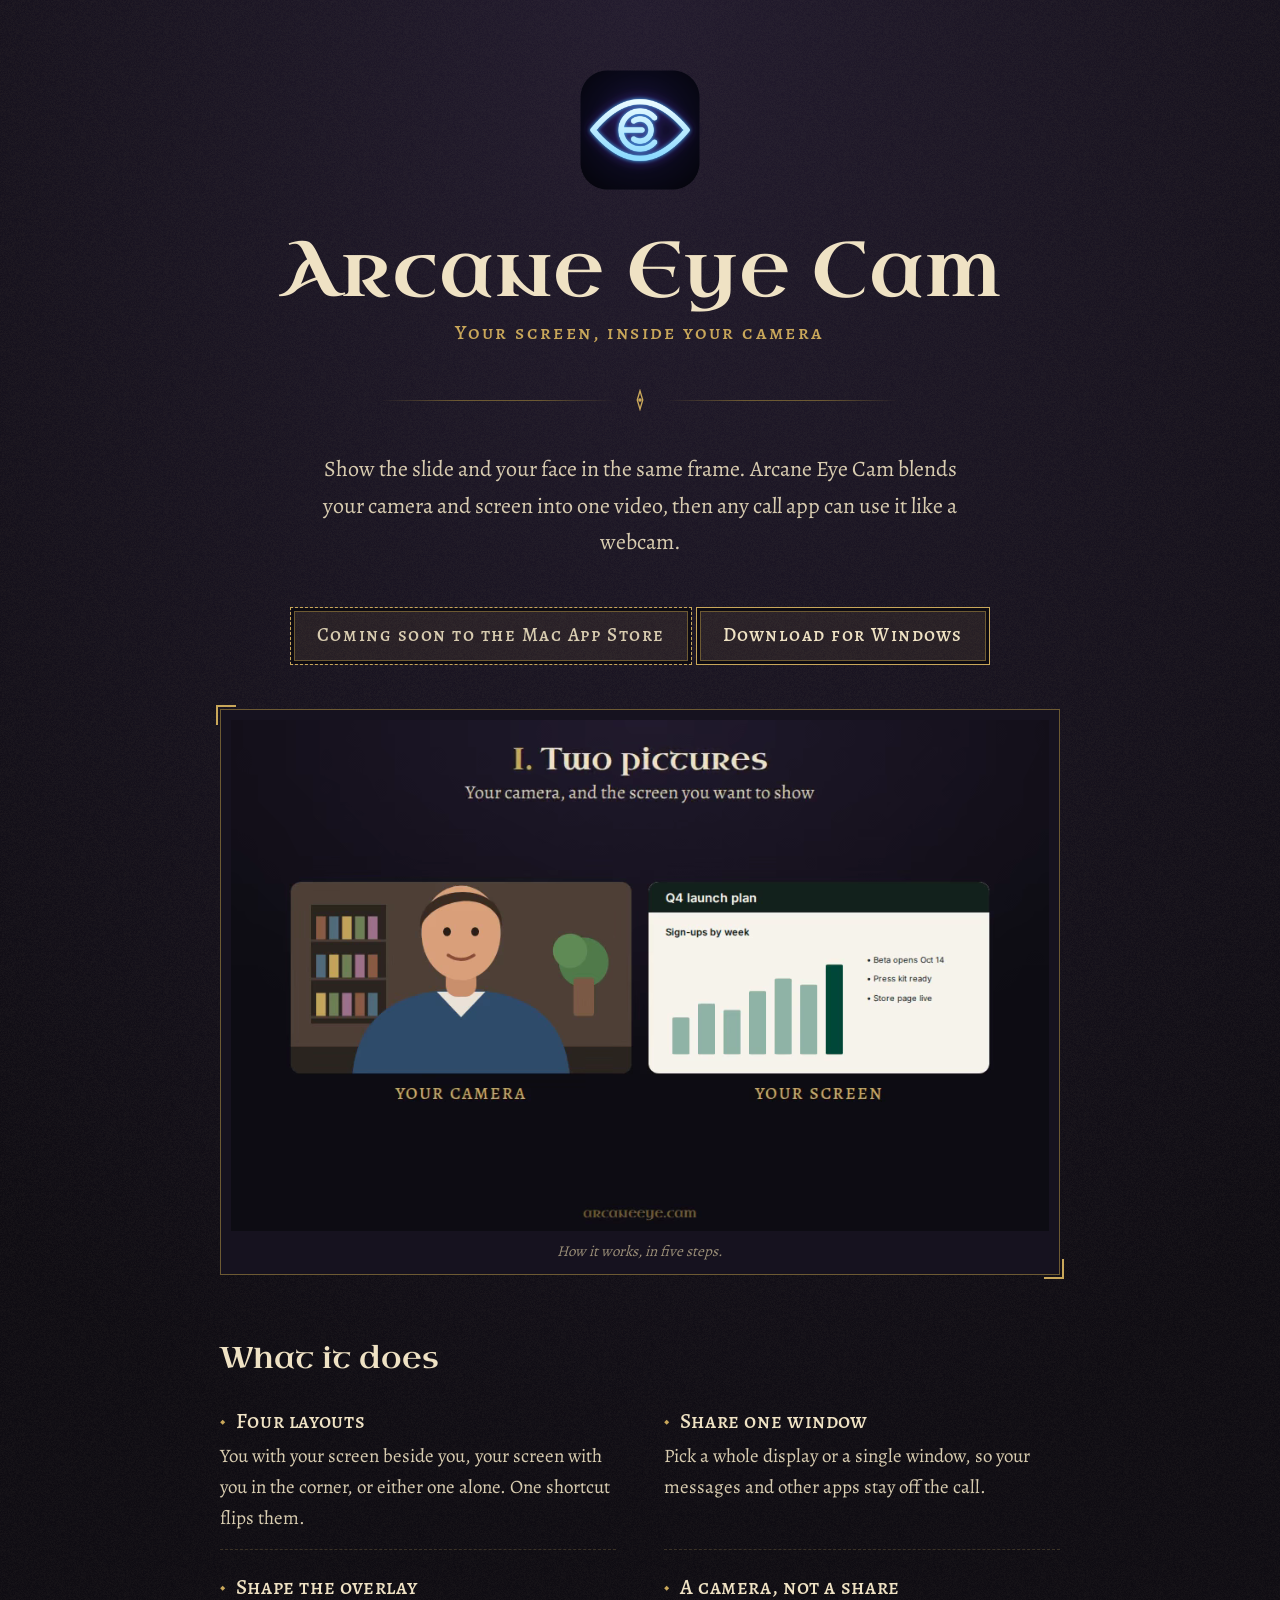
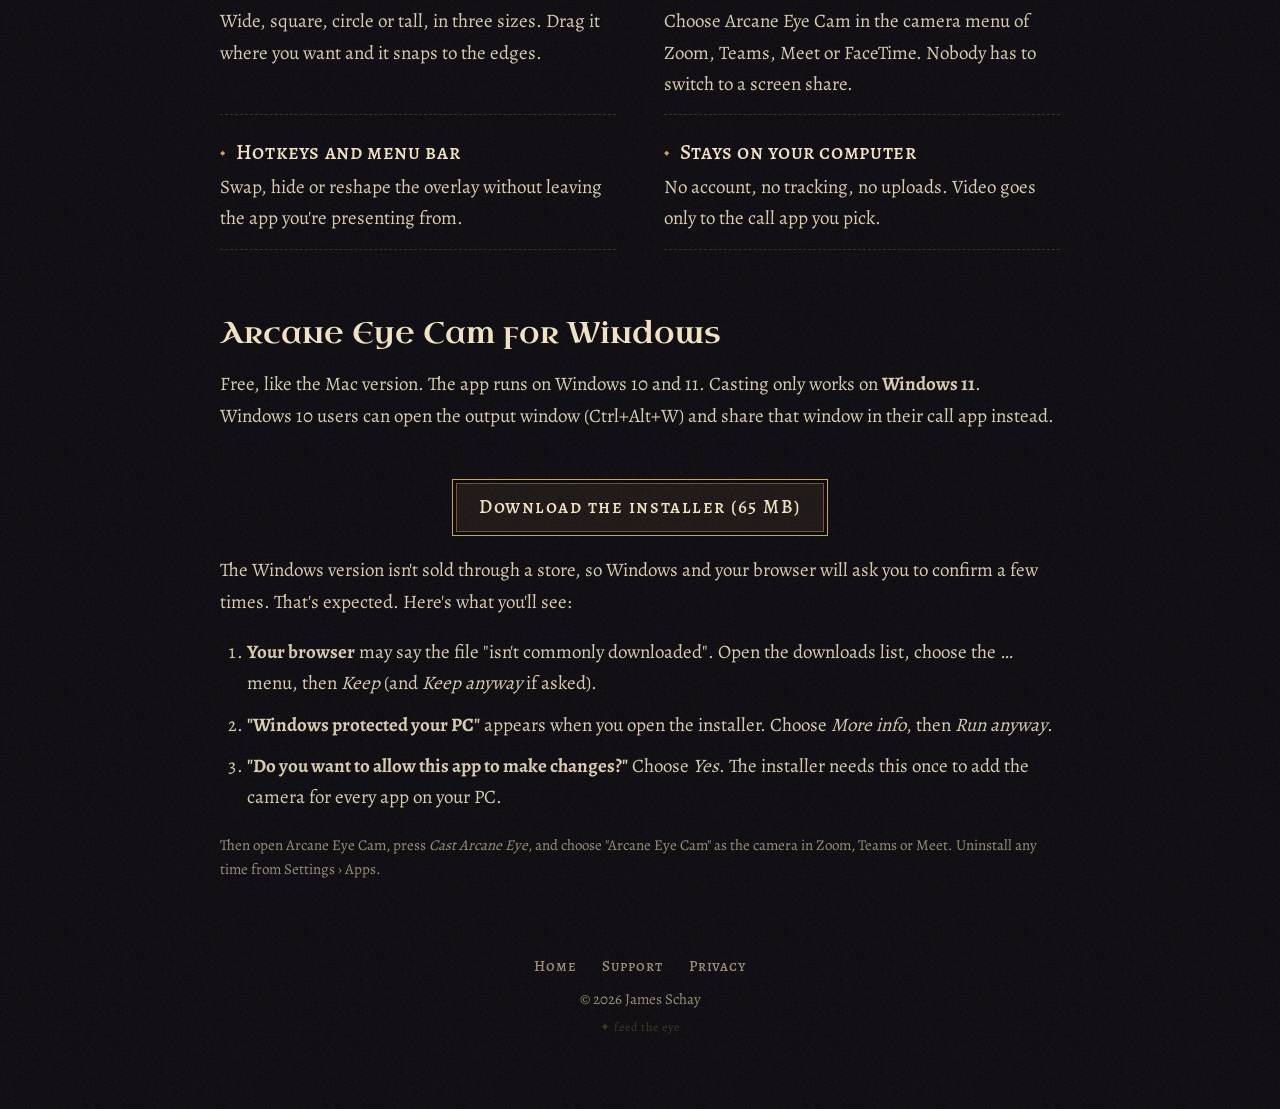
==== commit 50c8d96b: "Mac App Store button: Coming soon Co-Authored-By: Claude Opus 5.5 (1M context) <noreply@anthropic.co" ====
--- a/index.html
+++ b/index.html
@@ -1,8 +1,8 @@
-<!doctype html><html lang="en"><head><meta charset="utf-8"><meta name="viewport" content="width=device-width,initial-scale=1"><link rel="stylesheet" href="style.css?v=8"><link rel="icon" href="icon.png"><title>Arcane Eye Cam</title><meta name="description" content="Put your screen inside your camera. A Mac and Windows app that combines your camera and your screen share into one video for any call app."></head><body><main>
+<!doctype html><html lang="en"><head><meta charset="utf-8"><meta name="viewport" content="width=device-width,initial-scale=1"><link rel="stylesheet" href="style.css?v=9"><link rel="icon" href="icon.png"><title>Arcane Eye Cam</title><meta name="description" content="Put your screen inside your camera. A Mac and Windows app that combines your camera and your screen share into one video for any call app."></head><body><main>
 <header class="mast"><img src="icon.png" alt="Arcane Eye Cam icon"><div class="word">Arcane Eye Cam</div><div class="tag">Your screen, inside your camera</div></header>
 <div class="rule" aria-hidden="true"><svg viewBox="0 0 24 24"><path d="M12 2 L15 12 L12 22 L9 12 Z" fill="none" stroke="currentColor" stroke-width="1.5"/><circle cx="12" cy="12" r="2" fill="currentColor"/></svg></div>
 <p class="lede">Show the slide and your face in the same frame. Arcane Eye Cam blends your camera and screen into one video, then any call app can use it like a webcam.</p>
-<p style="text-align:center"><a class="cta" href="#">Get it on the Mac App Store</a> <a class="cta" href="#windows">Download for Windows</a></p>
+<p style="text-align:center"><span class="cta soon" aria-disabled="true">Coming soon to the Mac App Store</span> <a class="cta" href="#windows">Download for Windows</a></p>
 <figure class="plate"><video autoplay loop muted playsinline width="960" height="600" poster="screen-in-camera-poster.jpg" aria-label="How Arcane Eye Cam works: your camera and screen become one video, you can move and reshape the overlay or flip them, and the result shows up as a camera in your call app."><source src="screen-in-camera.webm" type="video/webm"><source src="screen-in-camera.mp4" type="video/mp4"><img src="screen-in-camera.gif" alt="How Arcane Eye Cam works, step by step." width="960" height="600"></video><figcaption>How it works, in five steps.</figcaption></figure>
 <h2>What it does</h2>
 <div class="tome">
--- a/style.css
+++ b/style.css
@@ -83,3 +83,4 @@
 footer a.tip:hover{opacity:1;color:var(--gold)}
 .windows{margin-top:56px}.steps{padding-left:1.4em}.steps li{margin:0 0 10px}
 .nowrap{white-space:nowrap}
+.cta.soon{cursor:default;border-style:dashed;color:var(--text)}.cta.soon:hover{background:none}
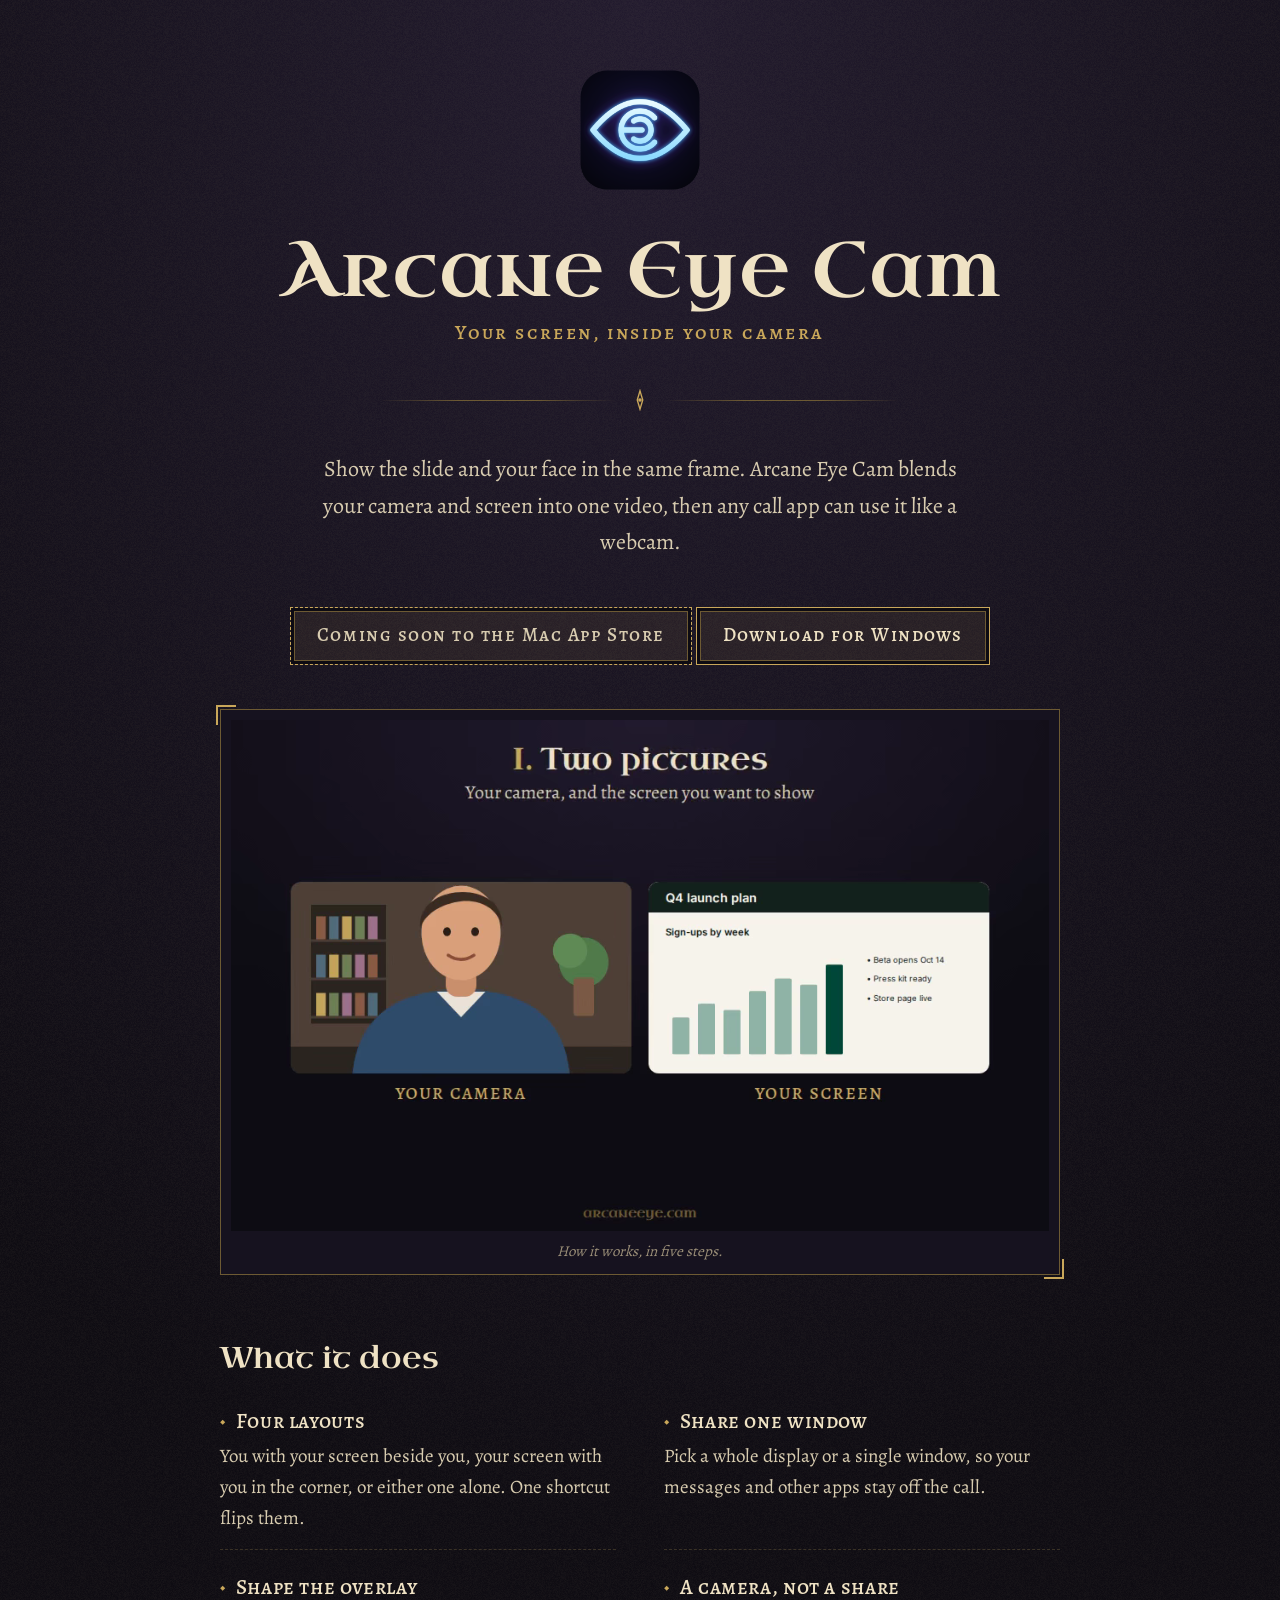
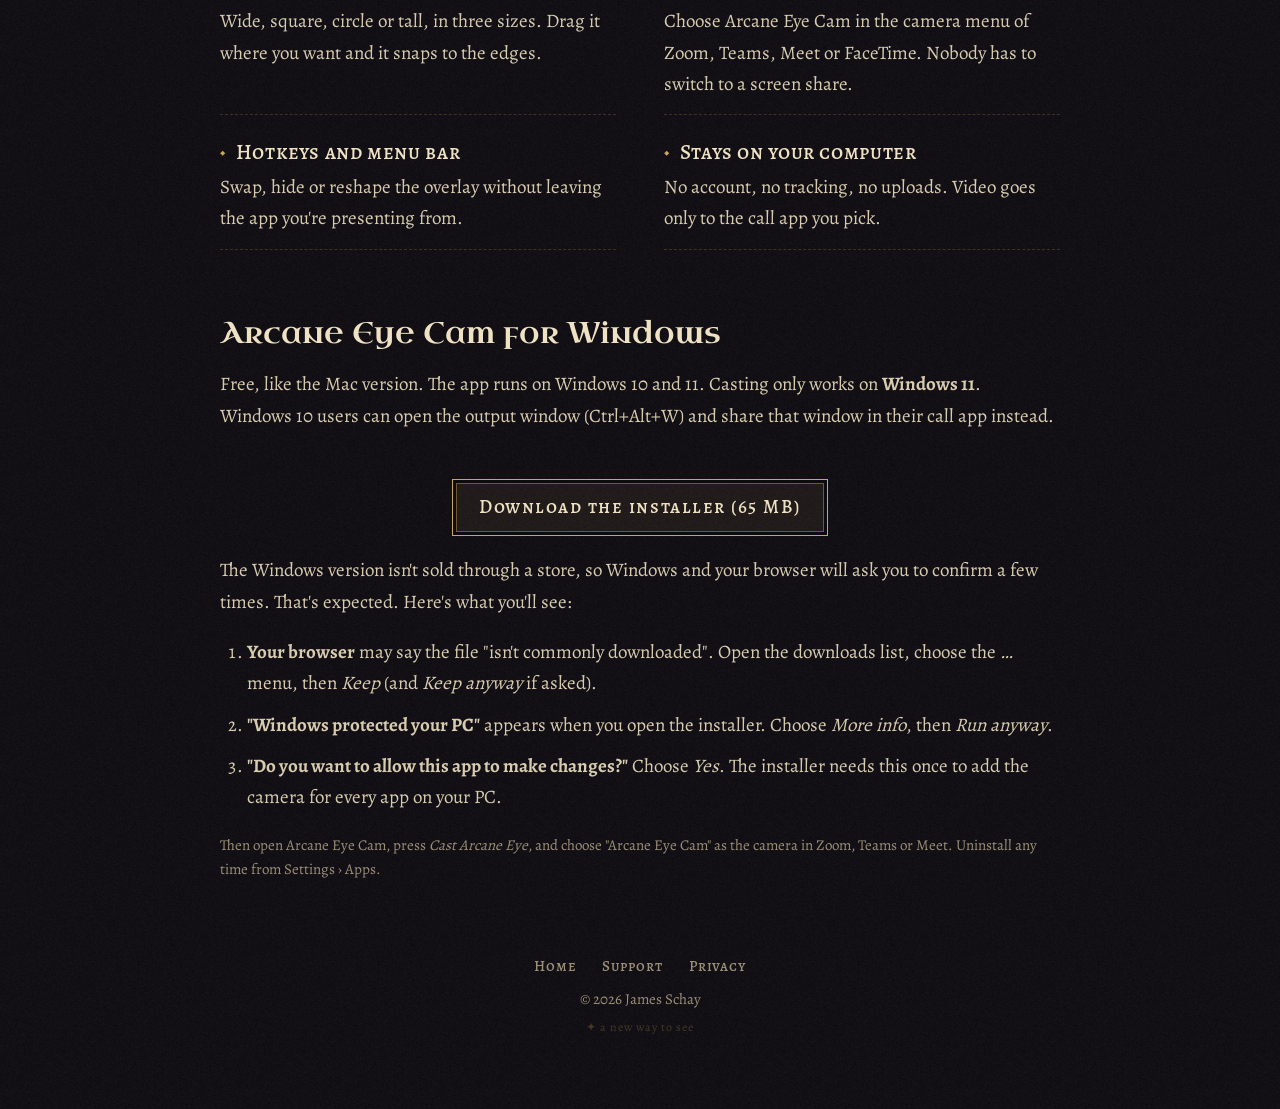
==== commit 96a6e540: "Footer tip line: a new way to see Co-Authored-By: Claude Opus 5.5 (1M context) <noreply@anthropic.co" ====
--- a/index.html
+++ b/index.html
@@ -13,4 +13,4 @@
 <div><h3>Hotkeys and menu bar</h3><p>Swap, hide or reshape the overlay without leaving the app you're presenting from.</p></div>
 <div><h3>Stays on your computer</h3><p>No account, no tracking, no uploads. Video goes only to the call app you pick.</p></div>
 </div>
-<section id="windows" class="windows"><h2>Arcane Eye Cam for Windows</h2><p>Free, like the Mac version. The app runs on Windows&nbsp;10 and&nbsp;11. Casting only works on <strong>Windows&nbsp;11</strong>. Windows&nbsp;10 users can open the output window (Ctrl+Alt+W) and share that window in their call&nbsp;app instead.</p><p style="text-align:center"><a class="cta" href="downloads/ArcaneEyeCam-Setup-1.0.0.exe" download>Download the installer (65&nbsp;MB)</a></p><p>The Windows version isn't sold through a store, so Windows and your browser will ask you to confirm a few times. That's expected. Here's what you'll see:</p><ol class="steps"><li><strong>Your browser</strong> may say the file "isn't commonly downloaded". Open the downloads list, choose the <em>…</em> menu, then <em>Keep</em> (and <em>Keep anyway</em> if asked).</li><li><strong>"Windows protected your PC"</strong> appears when you open the installer. Choose <em>More info</em>, then <em>Run anyway</em>.</li><li><strong>"Do you want to allow this app to make changes?"</strong> Choose <em>Yes</em>. The installer needs this once to add the camera for every app on your PC.</li></ol><p class="note">Then open Arcane Eye Cam, press <em>Cast Arcane Eye</em>, and choose "Arcane Eye Cam" as the camera in Zoom, Teams or Meet. Uninstall any time from Settings › Apps.</p></section><footer><nav><a href="./">Home</a><a href="support.html">Support</a><a href="privacy.html">Privacy</a></nav>© 2026 James Schay<a class="tip" href="https://ko-fi.com/tuschay" rel="noopener" title="Leave a tip">✦ feed the eye</a></footer></main></body></html>
+<section id="windows" class="windows"><h2>Arcane Eye Cam for Windows</h2><p>Free, like the Mac version. The app runs on Windows&nbsp;10 and&nbsp;11. Casting only works on <strong>Windows&nbsp;11</strong>. Windows&nbsp;10 users can open the output window (Ctrl+Alt+W) and share that window in their call&nbsp;app instead.</p><p style="text-align:center"><a class="cta" href="downloads/ArcaneEyeCam-Setup-1.0.0.exe" download>Download the installer (65&nbsp;MB)</a></p><p>The Windows version isn't sold through a store, so Windows and your browser will ask you to confirm a few times. That's expected. Here's what you'll see:</p><ol class="steps"><li><strong>Your browser</strong> may say the file "isn't commonly downloaded". Open the downloads list, choose the <em>…</em> menu, then <em>Keep</em> (and <em>Keep anyway</em> if asked).</li><li><strong>"Windows protected your PC"</strong> appears when you open the installer. Choose <em>More info</em>, then <em>Run anyway</em>.</li><li><strong>"Do you want to allow this app to make changes?"</strong> Choose <em>Yes</em>. The installer needs this once to add the camera for every app on your PC.</li></ol><p class="note">Then open Arcane Eye Cam, press <em>Cast Arcane Eye</em>, and choose "Arcane Eye Cam" as the camera in Zoom, Teams or Meet. Uninstall any time from Settings › Apps.</p></section><footer><nav><a href="./">Home</a><a href="support.html">Support</a><a href="privacy.html">Privacy</a></nav>© 2026 James Schay<a class="tip" href="https://ko-fi.com/tuschay" rel="noopener" title="Leave a tip">✦ a new way to see</a></footer></main></body></html>
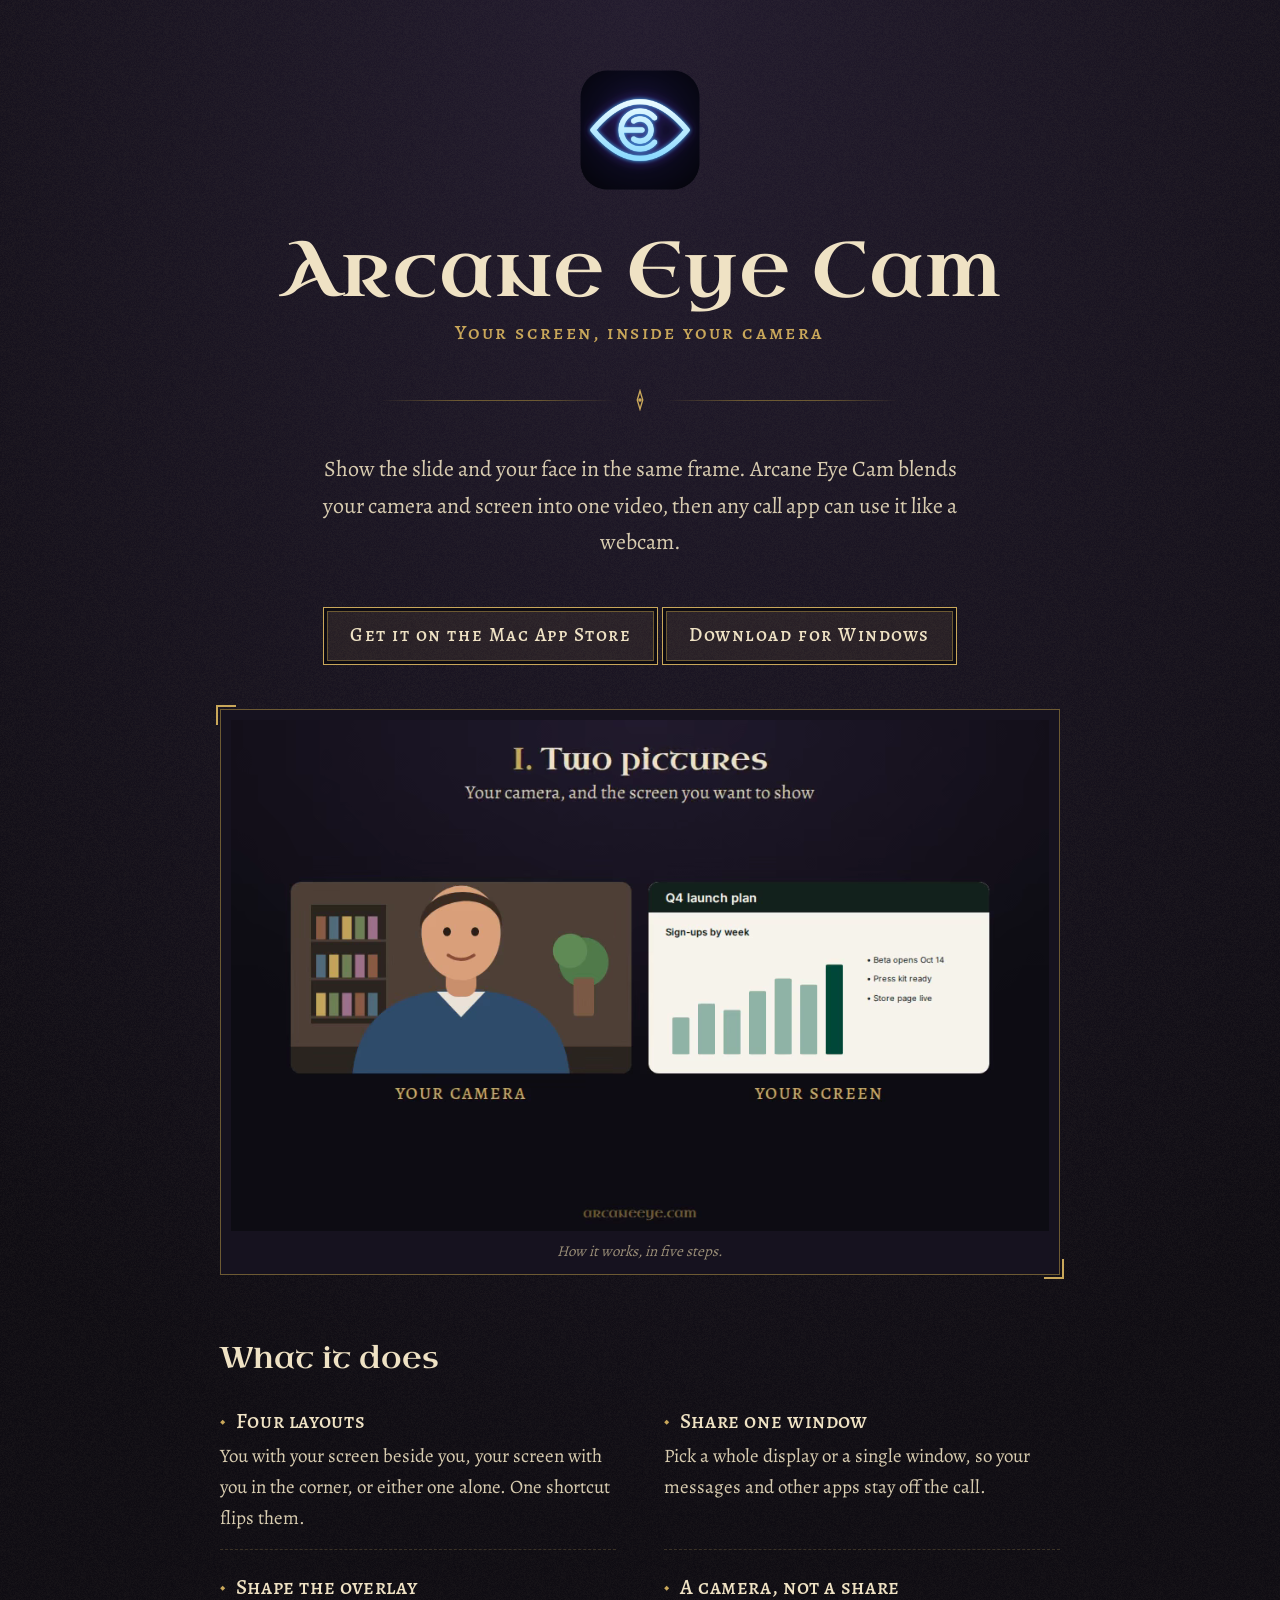
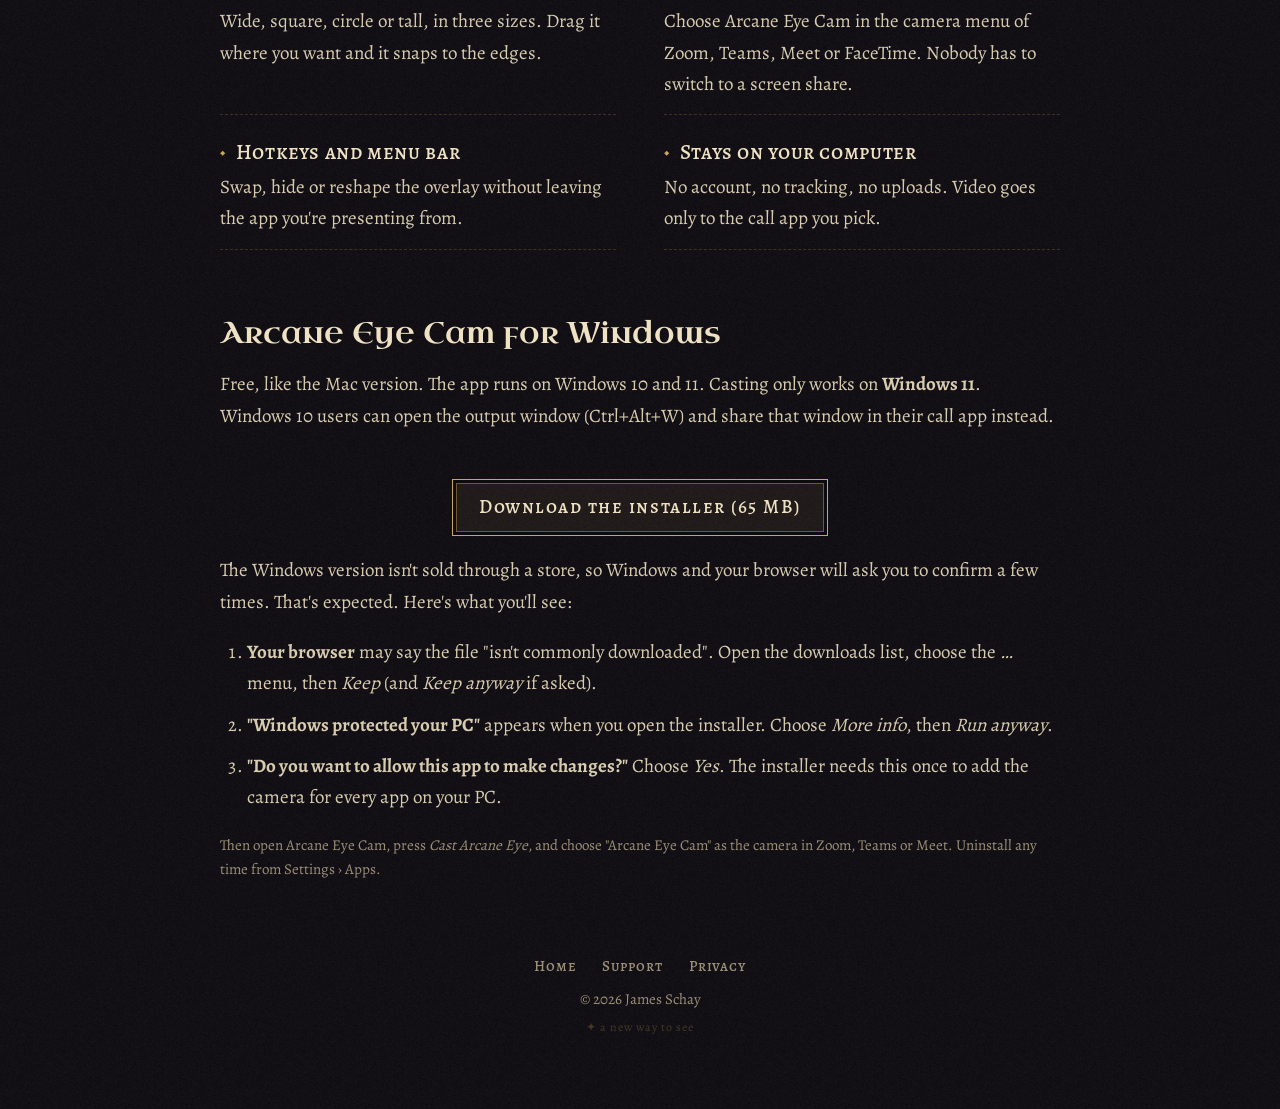
==== commit b6cac730: "Mac App Store button: live link to the listing Co-Authored-By: Claude Opus 5.5 (1M context) <noreply" ====
--- a/index.html
+++ b/index.html
@@ -2,7 +2,7 @@
 <header class="mast"><img src="icon.png" alt="Arcane Eye Cam icon"><div class="word">Arcane Eye Cam</div><div class="tag">Your screen, inside your camera</div></header>
 <div class="rule" aria-hidden="true"><svg viewBox="0 0 24 24"><path d="M12 2 L15 12 L12 22 L9 12 Z" fill="none" stroke="currentColor" stroke-width="1.5"/><circle cx="12" cy="12" r="2" fill="currentColor"/></svg></div>
 <p class="lede">Show the slide and your face in the same frame. Arcane Eye Cam blends your camera and screen into one video, then any call app can use it like a webcam.</p>
-<p style="text-align:center"><span class="cta soon" aria-disabled="true">Coming soon to the Mac App Store</span> <a class="cta" href="#windows">Download for Windows</a></p>
+<p style="text-align:center"><a class="cta" href="https://apps.apple.com/us/app/arcane-eye-cam/id6818450010?mt=12">Get it on the Mac App Store</a> <a class="cta" href="#windows">Download for Windows</a></p>
 <figure class="plate"><video autoplay loop muted playsinline width="960" height="600" poster="screen-in-camera-poster.jpg" aria-label="How Arcane Eye Cam works: your camera and screen become one video, you can move and reshape the overlay or flip them, and the result shows up as a camera in your call app."><source src="screen-in-camera.webm" type="video/webm"><source src="screen-in-camera.mp4" type="video/mp4"><img src="screen-in-camera.gif" alt="How Arcane Eye Cam works, step by step." width="960" height="600"></video><figcaption>How it works, in five steps.</figcaption></figure>
 <h2>What it does</h2>
 <div class="tome">
